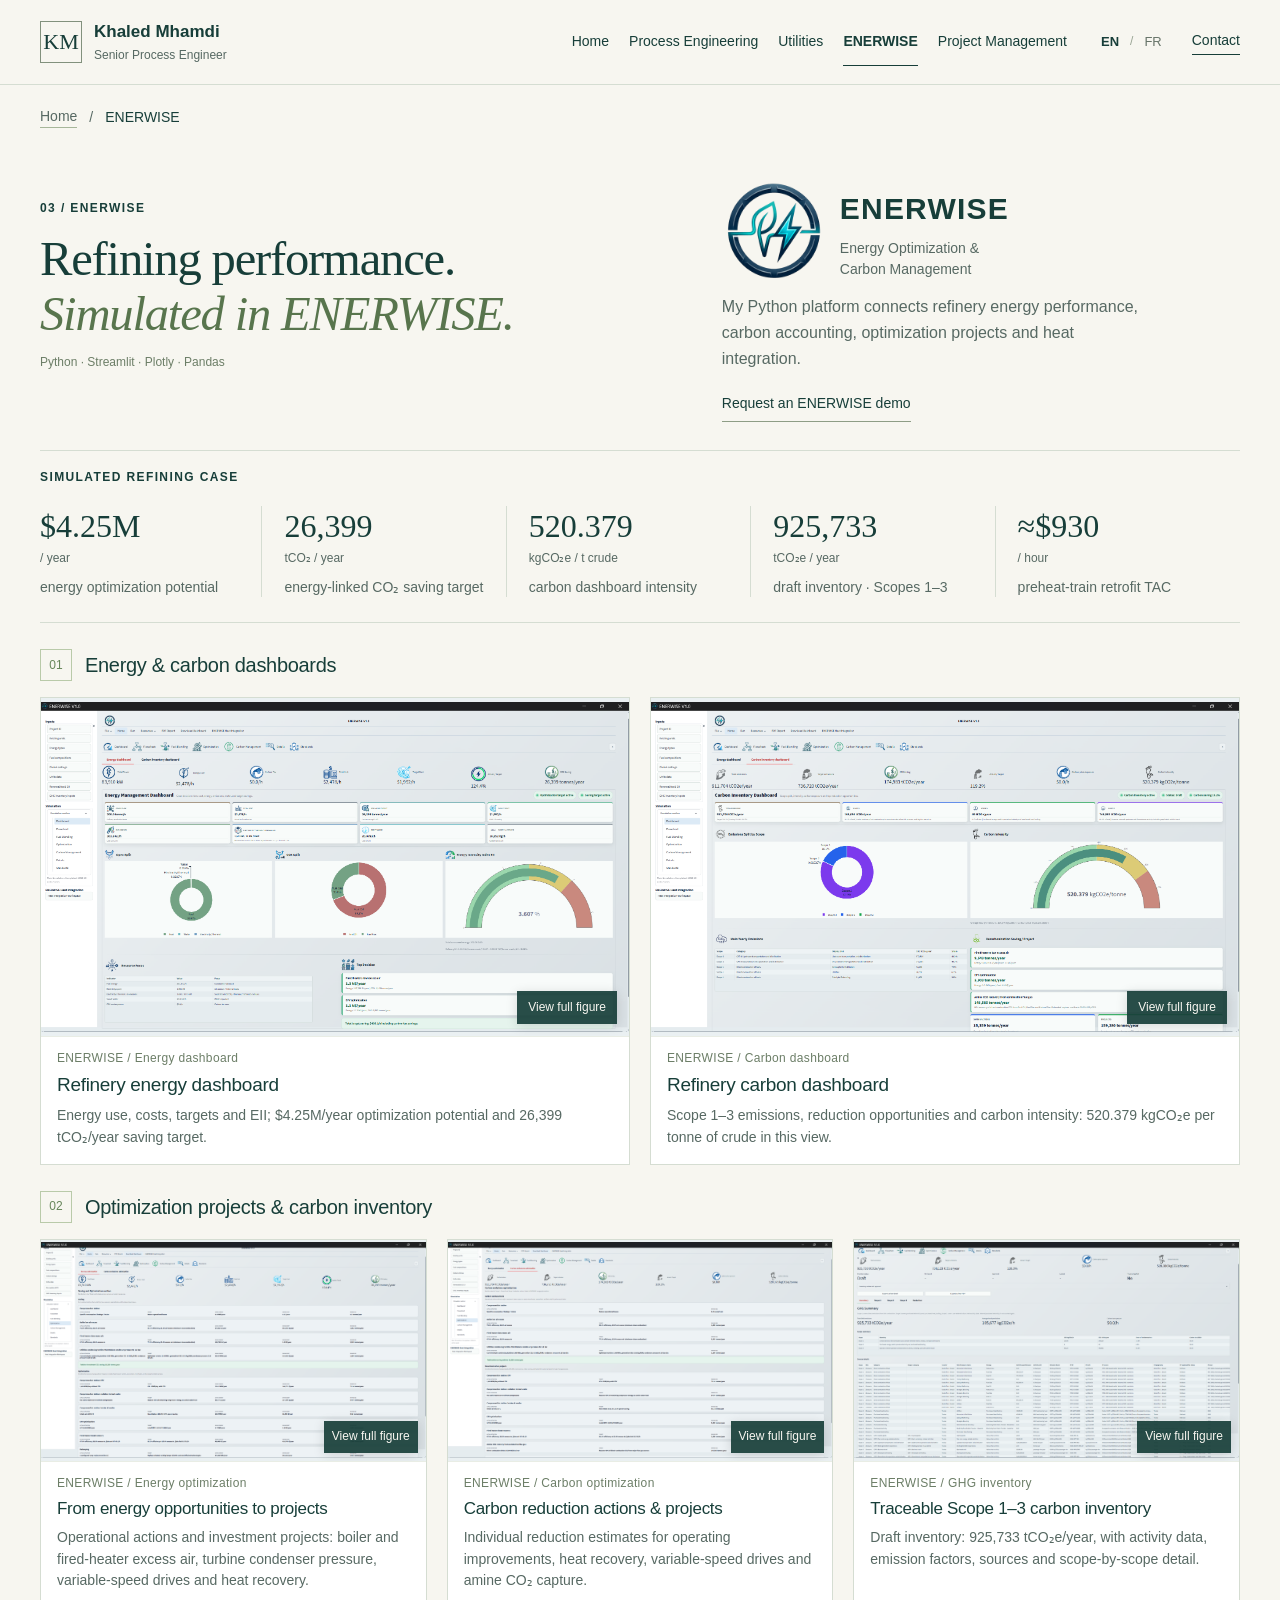
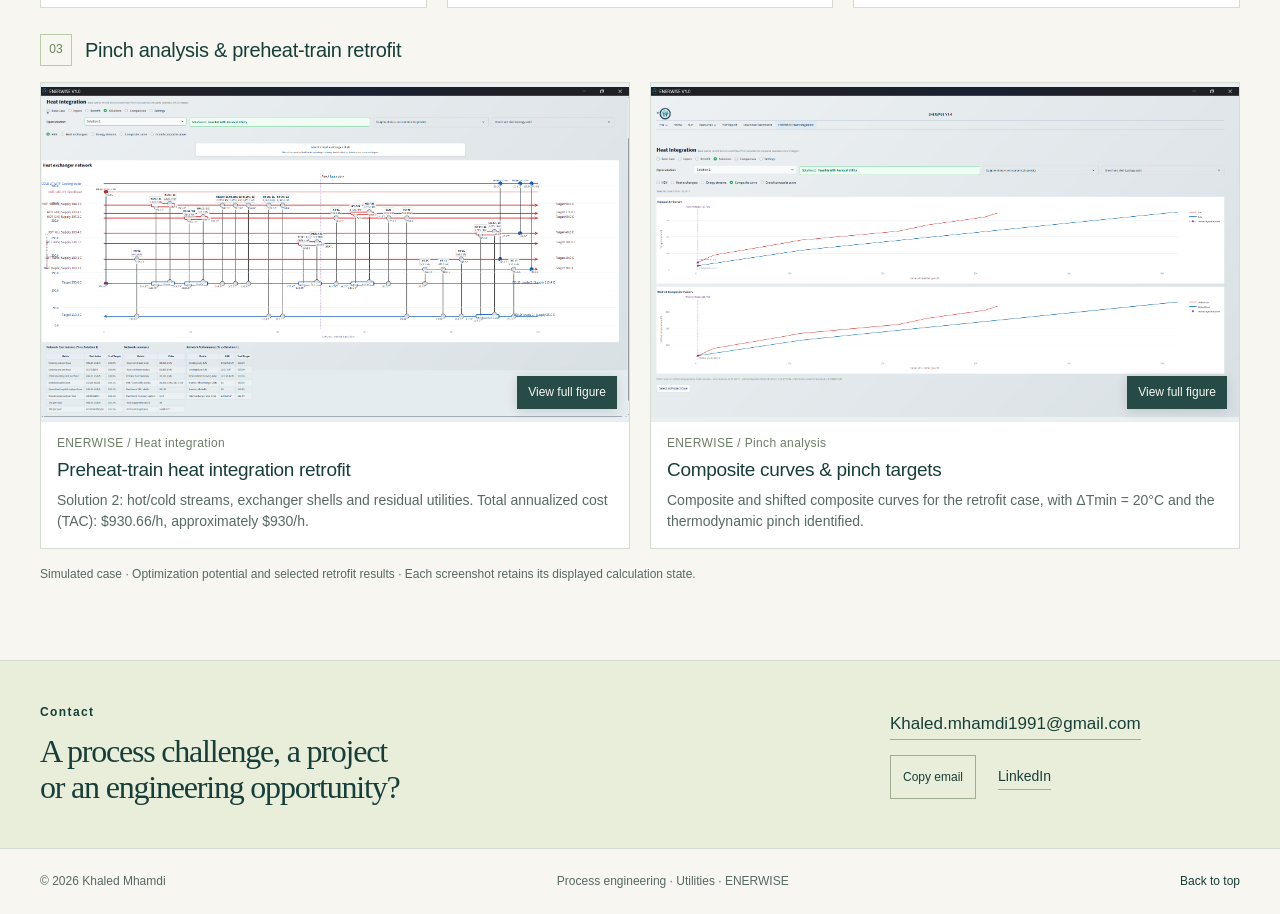
==== enerwise/index.html @ cd86e443 "Add ENERWISE energy and carbon case study" ====
<!doctype html>
<html lang="en"><head><meta charset="utf-8"><meta name="viewport" content="width=device-width, initial-scale=1"><meta name="theme-color" content="#173e39"><title>ENERWISE Refinery Case | Khaled Mhamdi</title><meta name="description" content="ENERWISE refining simulation: $4.25M/year energy optimization potential, carbon dashboards and inventory, reduction projects, pinch analysis and preheat-train retrofit."><meta property="og:type" content="website"><meta property="og:title" content="ENERWISE Refinery Case | Khaled Mhamdi"><meta property="og:description" content="ENERWISE refining simulation: $4.25M/year energy optimization potential, carbon dashboards and inventory, reduction projects, pinch analysis and preheat-train retrofit."><meta property="og:url" content="https://khaledmh1991.github.io/enerwise/"><link rel="canonical" href="https://khaledmh1991.github.io/enerwise/"><link rel="icon" href="/assets/enerwise-icon.ico" type="image/x-icon"><link rel="stylesheet" href="/styles.css"><script src="/content.js" defer></script><script src="/app.js" defer></script><script type="application/ld+json">{"@context":"https://schema.org","@type":"Person","name":"Khaled Mhamdi","jobTitle":"Senior Process Engineer","email":"Khaled.mhamdi1991@gmail.com","sameAs":["https://www.linkedin.com/in/khaled-mhamdi-pmp%C2%AE-cem%C2%AE-aspen-hysys-expert%C2%AE-0255bb90"],"knowsAbout":["Process engineering","Aspen HYSYS","Equipment sizing","HAZOP","Industrial utilities","Heat integration"]}</script></head><body data-page="enerwise" class="page-enerwise"><a class="skip-link" href="#main" data-i18n="skip">Skip to content</a><header><div class="container header-inner"><a class="brand" href="/" data-page-path="/"><span class="brand-mark">KM</span><span>Khaled Mhamdi<small data-i18n="brandSub">Senior Process Engineer</small></span></a><nav class="desktop-nav" aria-label="Main navigation"><a href="/" data-page-path="/" data-i18n="navHome">Home</a><a href="/process-engineering/" data-page-path="/process-engineering/" data-i18n="navProcess">Process Engineering</a><a href="/utilities/" data-page-path="/utilities/" data-i18n="navUtilities">Utilities</a><a href="/enerwise/" data-page-path="/enerwise/" aria-current="page" class="current">ENERWISE</a><a href="/project-management/" data-page-path="/project-management/" data-i18n="navManagement">Project Management</a></nav><div class="header-actions"><div class="language-switch"><button type="button" data-lang="en" aria-pressed="true" class="active">EN</button><span>/</span><button type="button" data-lang="fr" aria-pressed="false">FR</button></div><a class="header-contact" href="#contact" data-i18n="contact">Contact</a><button class="menu-toggle" type="button" aria-expanded="false" aria-controls="mobile-menu" data-i18n="menu">Menu</button></div></div><nav id="mobile-menu" aria-label="Mobile navigation" hidden><a href="/" data-page-path="/" data-i18n="navHome">Home</a><a href="/process-engineering/" data-page-path="/process-engineering/" data-i18n="navProcess">Process Engineering</a><a href="/utilities/" data-page-path="/utilities/" data-i18n="navUtilities">Utilities</a><a href="/enerwise/" data-page-path="/enerwise/" aria-current="page" class="current">ENERWISE</a><a href="/project-management/" data-page-path="/project-management/" data-i18n="navManagement">Project Management</a><a href="/#about" data-page-path="/#about" data-i18n="navAbout">About</a><a href="#contact" data-i18n="contact">Contact</a></nav></header><main id="main"><nav class="container breadcrumbs" aria-label="Breadcrumb"><a href="/" data-page-path="/" data-i18n="breadHome">Home</a><span aria-hidden="true">/</span><span data-i18n="breadEnerwise">ENERWISE</span></nav><section id="enerwise" class="section container enerwise-section discipline-section" data-content-share="20"><div class="enerwise-heading"><div><div class="eyebrow" data-i18n="enerwiseLabel">03 / ENERWISE</div><h1 data-i18n-html="enerwiseTitle">Refining performance.<br><em>Simulated in ENERWISE.</em></h1><p class="tech-stack" data-i18n="toolStack">Python · Streamlit · Plotly · Pandas</p></div><div><div class="enerwise-brand"><img src="/assets/enerwise-icon.png" alt="ENERWISE logo" width="256" height="256"><div><strong>ENERWISE</strong><span>Energy Optimization &amp;<br>Carbon Management</span></div></div><p data-i18n="enerwiseDesc">My Python platform connects refinery energy performance, carbon accounting, optimization projects and heat integration.</p><a class="text-link" href="mailto:Khaled.mhamdi1991@gmail.com?subject=ENERWISE%20demo" data-i18n="enerwiseRequest">Request an ENERWISE demo</a></div></div><div class="refinery-case-label"><div class="eyebrow" data-i18n="enerwiseCase">SIMULATED REFINING CASE</div></div><div class="refinery-kpis"><div><strong><span data-i18n="ewSavingsValue">$4.25M</span></strong><small data-i18n="ewSavingsUnit">/ year</small><span class="metric-label" data-i18n="ewSavingsLabel">energy optimization potential</span></div><div><strong><span data-i18n="ewCarbonValue">26,399</span></strong><small data-i18n="ewCarbonUnit">tCO₂ / year</small><span class="metric-label" data-i18n="ewCarbonLabel">energy-linked CO₂ saving target</span></div><div><strong><span data-i18n="ewIntensityValue">520.379</span></strong><small data-i18n="ewIntensityUnit">kgCO₂e / t crude</small><span class="metric-label" data-i18n="ewIntensityLabel">carbon dashboard intensity</span></div><div><strong><span data-i18n="ewInventoryValue">925,733</span></strong><small data-i18n="ewInventoryUnit">tCO₂e / year</small><span class="metric-label" data-i18n="ewInventoryLabel">draft inventory · Scopes 1–3</span></div><div><strong><span data-i18n="ewTacValue">≈$930</span></strong><small data-i18n="ewTacUnit">/ hour</small><span class="metric-label" data-i18n="ewTacLabel">preheat-train retrofit TAC</span></div></div><div class="refinery-group"><div class="case-heading"><span>01</span><h3 data-i18n="ewDashboardTitle">Energy &amp; carbon dashboards</h3></div><div class="enerwise-grid refinery-dashboard-grid"><figure class="figure-card " data-figure-id="enerwise-energy"><button class="figure-open" type="button" data-open="enerwise-energy" aria-label="View full figure: Refinery energy dashboard"><img src="/assets/enerwise/refinery-energy-dashboard.png" alt="Refinery energy dashboard" width="1917" height="1077" loading="lazy" decoding="async"><span class="view-label" data-i18n="openFigure">View full figure</span></button><figcaption><div class="figure-meta">ENERWISE / Energy dashboard</div><h3 data-figure-title="enerwise-energy">Refinery energy dashboard</h3><p data-figure-caption="enerwise-energy">Energy use, costs, targets and EII; $4.25M/year optimization potential and 26,399 tCO₂/year saving target.</p></figcaption></figure><figure class="figure-card " data-figure-id="enerwise-carbon"><button class="figure-open" type="button" data-open="enerwise-carbon" aria-label="View full figure: Refinery carbon dashboard"><img src="/assets/enerwise/refinery-carbon-dashboard.png" alt="Refinery carbon dashboard" width="1917" height="1077" loading="lazy" decoding="async"><span class="view-label" data-i18n="openFigure">View full figure</span></button><figcaption><div class="figure-meta">ENERWISE / Carbon dashboard</div><h3 data-figure-title="enerwise-carbon">Refinery carbon dashboard</h3><p data-figure-caption="enerwise-carbon">Scope 1–3 emissions, reduction opportunities and carbon intensity: 520.379 kgCO₂e per tonne of crude in this view.</p></figcaption></figure></div></div><div class="refinery-group"><div class="case-heading"><span>02</span><h3 data-i18n="ewProjectsTitle">Optimization projects &amp; carbon inventory</h3></div><div class="enerwise-grid refinery-project-grid"><figure class="figure-card " data-figure-id="enerwise-energy-projects"><button class="figure-open" type="button" data-open="enerwise-energy-projects" aria-label="View full figure: From energy opportunities to projects"><img src="/assets/enerwise/refinery-energy-projects.png" alt="From energy opportunities to projects" width="1917" height="1077" loading="lazy" decoding="async"><span class="view-label" data-i18n="openFigure">View full figure</span></button><figcaption><div class="figure-meta">ENERWISE / Energy optimization</div><h3 data-figure-title="enerwise-energy-projects">From energy opportunities to projects</h3><p data-figure-caption="enerwise-energy-projects">Operational actions and investment projects: boiler and fired-heater excess air, turbine condenser pressure, variable-speed drives and heat recovery.</p></figcaption></figure><figure class="figure-card " data-figure-id="enerwise-carbon-projects"><button class="figure-open" type="button" data-open="enerwise-carbon-projects" aria-label="View full figure: Carbon reduction actions &amp; projects"><img src="/assets/enerwise/refinery-carbon-projects.png" alt="Carbon reduction actions &amp; projects" width="1917" height="1077" loading="lazy" decoding="async"><span class="view-label" data-i18n="openFigure">View full figure</span></button><figcaption><div class="figure-meta">ENERWISE / Carbon optimization</div><h3 data-figure-title="enerwise-carbon-projects">Carbon reduction actions &amp; projects</h3><p data-figure-caption="enerwise-carbon-projects">Individual reduction estimates for operating improvements, heat recovery, variable-speed drives and amine CO₂ capture.</p></figcaption></figure><figure class="figure-card " data-figure-id="enerwise-inventory"><button class="figure-open" type="button" data-open="enerwise-inventory" aria-label="View full figure: Traceable Scope 1–3 carbon inventory"><img src="/assets/enerwise/refinery-carbon-inventory.png" alt="Traceable Scope 1–3 carbon inventory" width="1917" height="1077" loading="lazy" decoding="async"><span class="view-label" data-i18n="openFigure">View full figure</span></button><figcaption><div class="figure-meta">ENERWISE / GHG inventory</div><h3 data-figure-title="enerwise-inventory">Traceable Scope 1–3 carbon inventory</h3><p data-figure-caption="enerwise-inventory">Draft inventory: 925,733 tCO₂e/year, with activity data, emission factors, sources and scope-by-scope detail.</p></figcaption></figure></div></div><div class="refinery-group"><div class="case-heading"><span>03</span><h3 data-i18n="ewHeatTitle">Pinch analysis &amp; preheat-train retrofit</h3></div><div class="enerwise-grid refinery-heat-grid"><figure class="figure-card " data-figure-id="enerwise-heat"><button class="figure-open" type="button" data-open="enerwise-heat" aria-label="View full figure: Preheat-train heat integration retrofit"><img src="/assets/enerwise/refinery-preheat-retrofit.png" alt="Preheat-train heat integration retrofit" width="1917" height="1077" loading="lazy" decoding="async"><span class="view-label" data-i18n="openFigure">View full figure</span></button><figcaption><div class="figure-meta">ENERWISE / Heat integration</div><h3 data-figure-title="enerwise-heat">Preheat-train heat integration retrofit</h3><p data-figure-caption="enerwise-heat">Solution 2: hot/cold streams, exchanger shells and residual utilities. Total annualized cost (TAC): $930.66/h, approximately $930/h.</p></figcaption></figure><figure class="figure-card " data-figure-id="enerwise-composite"><button class="figure-open" type="button" data-open="enerwise-composite" aria-label="View full figure: Composite curves &amp; pinch targets"><img src="/assets/enerwise/refinery-pinch-composite-curves.png" alt="Composite curves &amp; pinch targets" width="1917" height="1077" loading="lazy" decoding="async"><span class="view-label" data-i18n="openFigure">View full figure</span></button><figcaption><div class="figure-meta">ENERWISE / Pinch analysis</div><h3 data-figure-title="enerwise-composite">Composite curves &amp; pinch targets</h3><p data-figure-caption="enerwise-composite">Composite and shifted composite curves for the retrofit case, with ΔTmin = 20°C and the thermodynamic pinch identified.</p></figcaption></figure></div></div><p class="software-caption" data-i18n="enerwiseCaption">Simulated case · Optimization potential and selected retrofit results · Each screenshot retains its displayed calculation state.</p></section><section class="contact-section" id="contact"><div class="container"><div><div class="eyebrow" data-i18n="contact">Contact</div><h2 data-i18n-html="contactTitle">A process challenge, a project<br>or an engineering opportunity?</h2></div><div class="contact-links"><a href="mailto:Khaled.mhamdi1991@gmail.com">Khaled.mhamdi1991@gmail.com</a><button class="copy-email" type="button" data-i18n="emailCopy">Copy email</button><a href="https://www.linkedin.com/in/khaled-mhamdi-pmp%C2%AE-cem%C2%AE-aspen-hysys-expert%C2%AE-0255bb90" target="_blank" rel="noopener noreferrer">LinkedIn</a></div></div></section></main><footer class="container"><span>© <span id="year">2026</span> Khaled Mhamdi</span><span data-i18n="footer">Process engineering · Utilities · ENERWISE</span><a href="#main" data-i18n="top">Back to top</a></footer><dialog id="figure-dialog" aria-labelledby="viewer-title"><div class="viewer-header"><div><span id="viewer-tool"></span><h2 id="viewer-title"></h2></div><button type="button" id="viewer-close" data-i18n="close">Close</button></div><div class="viewer-stage"><img id="viewer-image" alt=""></div><div class="viewer-caption" id="viewer-caption"></div><div class="viewer-controls"><button type="button" id="viewer-prev" data-i18n="previous">Previous</button><span id="viewer-count"></span><button type="button" id="viewer-next" data-i18n="next">Next</button><button type="button" id="viewer-zoom" data-i18n="zoom">Zoom in</button></div></dialog><div id="toast" role="status" aria-live="polite"></div><noscript><p class="container">Enable JavaScript to switch languages and enlarge figures. The page navigation and all project images remain available.</p></noscript></body></html>
---- styles.css ----
:root{--paper:#f7f6f0;--ink:#173e39;--muted:#576963;--green:#173e39;--lime:#d5e99c;--line:#d5ddd2;--serif:Georgia,'Times New Roman',serif;--sans:Arial,Helvetica,sans-serif}
*{box-sizing:border-box}html{scroll-behavior:smooth;scroll-padding-top:100px}body{margin:0;background:var(--paper);color:var(--ink);font:16px/1.6 var(--sans)}a{color:inherit;text-decoration:none}button{font:inherit;color:inherit;cursor:pointer;border-radius:0}button,img{display:block}img{max-width:100%;height:auto}h1,h2,h3,h4,p,figure{margin:0}h1,h2{font-family:var(--serif);font-weight:400;line-height:1.12;letter-spacing:-1.2px}h1{font-size:clamp(36px,4.4vw,60px)}h2{font-size:clamp(32px,3.2vw,44px)}h3{font-size:22px;line-height:1.3;font-weight:500;letter-spacing:-.3px}h4{font-size:19px;line-height:1.4}em{font-weight:400;color:#58754d}p{color:var(--muted)}small{font-size:14px}button:focus-visible,a:focus-visible,summary:focus-visible{outline:3px solid #6c9d71;outline-offset:5px}a,button{touch-action:manipulation;-webkit-tap-highlight-color:transparent}[hidden]{display:none!important}.container{width:min(1240px,calc(100% - 80px));margin-inline:auto}.section{padding-block:76px}.eyebrow{font-size:12px;font-weight:600;letter-spacing:1.4px;line-height:1.5}.skip-link{position:fixed;top:12px;left:15px;padding:12px 18px;background:var(--ink);color:#fff;z-index:99;transform:translateY(-180%)}.skip-link:focus{transform:translateY(0)}
header{border-bottom:1px solid var(--line);position:sticky;top:0;z-index:20;background:#f7f6f0f5;backdrop-filter:blur(12px)}.header-inner{min-height:84px;display:flex;align-items:center;gap:28px}.brand{display:flex;align-items:center;gap:12px;line-height:1.3;font-weight:600;font-size:17px;flex-shrink:0}.brand-mark{width:42px;height:42px;border:1px solid #82917d;display:grid;place-items:center;font:22px var(--serif)}.brand small{display:block;font-size:12px;color:var(--muted);font-weight:400;margin-top:5px}.desktop-nav{display:flex;align-items:center;gap:25px;margin-left:auto;font-size:14px}.desktop-nav a{padding-block:12px;border-bottom:1px solid transparent}.desktop-nav a:hover{border-color:var(--ink)}.header-actions{display:flex;align-items:center;gap:24px;font-size:14px}.language-switch{display:flex;align-items:center;gap:5px;white-space:nowrap}.language-switch button{background:none;border:0;min-height:44px;min-width:28px;color:#68756a;font-size:13px}.language-switch button.active{color:var(--ink);font-weight:700}.language-switch>span{color:#99a494;font-size:12px}.header-contact{border-bottom:1px solid var(--ink);padding-bottom:3px}.menu-toggle{display:none;background:none;border:1px solid var(--line);padding:10px 14px;min-height:44px}#mobile-menu{padding:12px 24px 22px;border-top:1px solid var(--line);background:var(--paper)}#mobile-menu a{display:block;padding:10px 12px;font-size:16px}
.hero{padding-top:48px;padding-bottom:36px}.hero-top{display:grid;grid-template-columns:1.4fr 1fr;gap:65px;align-items:start;margin-bottom:36px}.hero h1{margin-top:18px;max-width:780px}.hero h1 em{display:inline-block;margin-top:5px}.hero-person{display:flex;align-items:center;gap:14px;margin-bottom:18px}.hero-person img{border-radius:50%;object-fit:cover;object-position:50% 26%;width:64px;height:64px;border:1px solid #d3dcca;background:#e6eddb;padding:2px}.hero-person strong{font-size:17px}.hero-person span{display:block;font-size:12px;color:var(--muted);margin-top:3px}.hero-side>p{line-height:1.6;max-width:440px}.hero-buttons{display:flex;align-items:center;gap:23px;flex-wrap:wrap;margin-top:22px}.button{display:inline-flex;align-items:center;min-height:48px;padding:11px 22px;font-size:14px}.button.primary{background:var(--ink);color:var(--paper);border:1px solid var(--ink)}.button.primary:hover{background:#28554b}.text-link{display:inline-block;font-size:14px;line-height:1.6;border-bottom:1px solid #8e9d86;padding-block:6px}.text-link:hover{border-color:var(--ink)}.hero-figure{background:var(--ink);padding:12px;box-shadow:9px 9px 0 #e3e7d8}.hero-figure .figure-open{height:auto;aspect-ratio:1.98;background:#fff}.hero-figure img{width:100%;height:100%;object-fit:contain}.hero-caption{display:flex;justify-content:space-between;gap:20px;color:#e2ead5;padding:11px 4px 2px;font-size:12px}.hero-caption>span:last-child{color:#aebeae}.hero-metrics{display:grid;grid-template-columns:repeat(4,1fr);gap:25px;padding:32px 0 13px}.hero-metrics>div{display:flex;gap:14px;align-items:center;padding-right:15px;border-right:1px solid var(--line)}.hero-metrics>div:last-child{border:0}.hero-metrics strong{font:34px/1 var(--serif);white-space:nowrap}.hero-metrics span{font-size:12px;color:var(--muted);line-height:1.5;max-width:125px}
.section-heading{display:flex;align-items:flex-end;justify-content:space-between;gap:60px;margin-bottom:32px}.section-heading h2{margin-top:15px}.section-heading>p{max-width:395px;font-size:16px;line-height:1.65}.project-heading{display:flex;align-items:center;justify-content:space-between;gap:28px;margin-bottom:20px}.project-heading h3{max-width:600px}.tools-label{font-size:12px;color:var(--muted);text-align:right;max-width:320px}.capture-grid{display:grid;grid-template-columns:1.8fr 1fr;gap:20px}.capture-support{display:grid;gap:18px}.figure-card{background:#fff;border:1px solid var(--line);min-width:0;overflow:hidden}.figure-open{padding:0;border:0;width:100%;position:relative;background:#fff;overflow:hidden;cursor:zoom-in}.figure-open img{width:100%;height:100%;object-fit:contain;display:block}.view-label{position:absolute;bottom:12px;right:12px;font-size:12px;color:var(--paper);background:#173e39eb;padding:7px 11px;box-shadow:0 2px 12px #0002}.figure-open:hover .view-label{background:#335e4b}.figure-card figcaption{padding:14px 20px 17px;border-top:1px solid #e9ede5}.figure-meta{font-size:12px;font-weight:500;letter-spacing:.35px;color:#6c7e67;margin-bottom:5px}.figure-card h3{font-size:20px;line-height:1.3}.figure-card figcaption p{font-size:14px;line-height:1.55;margin-top:7px;max-width:650px}.capture-main{display:flex;flex-direction:column}.capture-main .figure-open{flex:1;min-height:380px;display:grid;place-items:center}.capture-main img{height:auto;max-height:100%;object-fit:contain}.capture-main figcaption{min-height:107px}.capture-support .figure-open{aspect-ratio:1.92}.capture-support figcaption{padding:10px 15px 12px}.capture-support h3{font-size:17px}.capture-support .figure-meta{margin-bottom:3px}.capture-support .view-label{padding:5px 8px;bottom:8px;right:8px}.project-caption{font-size:14px;margin-top:14px}.visual-grid{display:grid;grid-template-columns:repeat(2,minmax(0,1fr));gap:24px;margin-top:32px}.visual-grid .figure-open{aspect-ratio:1.8}.visual-grid .portrait-figure .figure-open{aspect-ratio:1.25;max-height:475px;padding:12px}.project-deliveries{margin-top:40px;padding-top:29px;border-top:1px solid var(--line)}.project-deliveries>h3{margin-bottom:22px}.delivery-grid{display:grid;grid-template-columns:repeat(3,minmax(0,1fr));gap:25px}.delivery-grid article{border-left:2px solid #aac69a;padding:0 15px 0 19px}.delivery-grid p{font-size:14px;line-height:1.65;margin-block:8px 12px}.delivery-grid strong{font-size:12px;line-height:1.6;display:block;font-weight:600;color:#496743}.sizing-section{display:grid;grid-template-columns:.8fr 1.2fr;gap:45px;margin-top:35px;padding-top:27px;border-top:1px solid var(--line)}.sizing-section>div>p{font-size:14px;margin-top:8px}.sizing-details details{border-bottom:1px solid var(--line)}.sizing-details summary{font-size:14px;padding:12px 5px;cursor:pointer;line-height:1.5}.sizing-details p{font-size:14px;line-height:1.7;margin:0 20px 18px}
.utilities-section{padding-block:72px;background:var(--green);color:var(--paper)}.utilities-section p{color:#c6d3c7}.utilities-section em{color:var(--lime)}.utilities-section .eyebrow{color:#bcd0a0}.utilities-section .section-heading{margin-bottom:28px}.utility-study-header{display:flex;align-items:center;justify-content:space-between;gap:28px;margin-bottom:24px}.utility-study-header h3{max-width:440px}.utility-specs{display:flex;gap:35px}.utility-specs>div{max-width:160px}.utility-specs strong{display:block;font:34px/1.2 var(--serif);white-space:nowrap}.utility-specs strong small{font:14px var(--sans)}.utility-specs span{font-size:12px;line-height:1.5;display:block;margin-top:6px;color:#c6d3c7}.utilities-section .figure-card{border-color:#aec0b3;color:var(--ink)}.utilities-section .figure-card p{color:var(--muted)}.utility-main .figure-open{aspect-ratio:2.4;padding:12px}.utility-results{display:grid;grid-template-columns:repeat(4,1fr);gap:28px;margin-top:24px}.utility-results>div{padding:5px 20px 5px 0;border-right:1px solid #57716b}.utility-results>div:last-child{border:0}.utility-results strong{display:block;font:40px/1.1 var(--serif);color:var(--lime)}.utility-results strong small{font:14px var(--sans)}.utility-results span{font-size:12px;display:block;margin-top:7px;color:#d0dccb}.study-note{font-size:12px;line-height:1.6;margin-top:16px;max-width:950px}.utility-secondary{display:grid;grid-template-columns:1.2fr 1fr;gap:30px;align-items:stretch;margin-top:28px}.utility-secondary .figure-open{aspect-ratio:2.1;padding:10px;min-height:260px}.operation-card{padding:18px 0 15px}.operation-card h3{font:28px/1.2 var(--serif);margin-top:14px}.boiler-specs{display:flex;gap:24px;margin-block:22px 19px}.boiler-specs>div{min-width:0;flex:1}.boiler-specs strong{font:28px/1.1 var(--serif);display:block;white-space:nowrap}.boiler-specs strong small{font:12px var(--sans)}.boiler-specs span{font-size:12px;line-height:1.4;display:block;margin-top:7px;color:#bcd0bc}.operation-card p{font-size:14px;line-height:1.7}.operation-tags{display:flex;flex-wrap:wrap;gap:8px 15px;font-size:12px;color:#c3d5a8;margin-top:18px}.energy-result{display:grid;grid-template-columns:1.3fr 1fr 1fr;gap:36px;margin-top:32px;padding-top:25px;border-top:1px solid #58726a;align-items:center}.energy-result h3{font-size:20px}.energy-result p{font-size:14px;margin-top:7px;line-height:1.6}.energy-result strong{display:block;font:34px/1.25 var(--serif);color:var(--lime);white-space:nowrap}.energy-result strong small{font:12px var(--sans)}.energy-result span{display:block;font-size:12px;color:#c6d3c7;margin-top:6px}
.enerwise-section{padding-block:76px}.enerwise-heading{display:grid;grid-template-columns:1.2fr 1fr;gap:60px;align-items:center;margin-bottom:28px}.enerwise-brand{display:flex;align-items:center;gap:10px;margin-top:17px}.enerwise-brand strong{font-size:24px;letter-spacing:1px;font-weight:600}.enerwise-brand img{width:250px;height:auto;object-fit:contain}.enerwise-heading h2{margin-top:14px}.enerwise-heading p{max-width:420px;margin-block:12px 15px}.tech-stack{font-size:12px;color:#6c7e67}.enerwise-primary .figure-open{aspect-ratio:2.3;background:#f9fafb;padding:14px}.enerwise-grid{display:grid;grid-template-columns:repeat(2,minmax(0,1fr));gap:24px;margin-top:24px}.enerwise-grid .figure-open{aspect-ratio:1.65;padding:10px;background:#f9fafb}.software-caption{font-size:12px;margin-top:16px;text-align:right}.management-section{padding-block:42px;background:#e8eddf;border-block:1px solid #d5dfcd}.management-layout{display:grid;grid-template-columns:1fr 1fr;gap:55px;align-items:center}.management-layout h2{font-size:32px;margin-top:16px}.management-layout p{font-size:14px;margin-top:16px;line-height:1.7;max-width:490px}.planning-figure .figure-open{aspect-ratio:2.35}.planning-figure figcaption{padding:9px 15px 12px}.planning-figure h3{font-size:17px}.about-section{padding-block:54px;display:grid;grid-template-columns:200px 1fr;gap:42px;align-items:center}.about-photo{width:200px;aspect-ratio:1085/992;object-fit:contain;background:#e8eddf;border:1px solid var(--line)}.about-section h2{font-size:30px;line-height:1.2;margin-top:12px}.about-section p{font-size:14px;line-height:1.7;margin-top:13px;max-width:870px}.about-footer{display:flex;gap:25px;flex-wrap:wrap;align-items:center;margin-top:15px;font-size:12px;color:var(--muted)}.about-footer .text-link{font-size:12px}.contact-section{padding-block:42px;background:#e9eeda;border-block:1px solid var(--line)}.contact-section .container{display:flex;justify-content:space-between;align-items:center;gap:45px}.contact-section h2{font-size:32px;margin-top:13px}.contact-links{display:flex;flex-wrap:wrap;align-items:center;gap:15px 22px;max-width:350px;font-size:14px}.contact-links>a:first-child{font-size:17px;overflow-wrap:anywhere}.contact-links>a{border-bottom:1px solid #9fad90;padding-bottom:2px}.copy-email{border:1px solid #9fad90;background:transparent;padding:8px 12px;min-height:44px;font-size:12px}footer.container{display:flex;justify-content:space-between;gap:25px;font-size:12px;color:var(--muted);padding-block:23px}footer>a{color:var(--ink)}
#figure-dialog{width:min(1600px,94vw);max-width:94vw;max-height:94dvh;overflow:auto;padding:22px 24px;border:1px solid #bdc9b6;background:var(--paper);color:var(--ink)}#figure-dialog::backdrop{background:#0c2727df;backdrop-filter:blur(3px)}body.viewer-open{overflow:hidden}.viewer-header{display:flex;gap:25px;align-items:center;justify-content:space-between;margin-bottom:18px}#viewer-tool{font-size:12px;color:var(--muted);display:block;margin-bottom:5px}.viewer-header h2{font-size:26px;font-family:var(--sans);font-weight:500;letter-spacing:-.5px;line-height:1.3}.viewer-header button,.viewer-controls button{background:transparent;border:1px solid #9eae93;padding:9px 16px;min-height:44px;font-size:14px;flex-shrink:0}.viewer-header button:hover,.viewer-controls button:hover{background:#e3e9d7}.viewer-stage{background:#fff;border:1px solid var(--line);overflow:auto;max-height:66dvh;min-height:180px;display:flex;justify-content:center;align-items:center}.viewer-stage img{width:100%;height:auto;max-height:65dvh;object-fit:contain;cursor:zoom-in}.viewer-stage.zoomed{display:block}.viewer-stage.zoomed img{width:auto;height:auto;max-width:none;max-height:none;margin-inline:auto;cursor:zoom-out}.viewer-caption{font-size:14px;line-height:1.55;color:var(--muted);margin-top:14px}.viewer-controls{display:flex;gap:12px;align-items:center;flex-wrap:wrap;margin-top:16px}.viewer-controls span{font-size:12px;margin-inline:2px;color:var(--muted)}#viewer-zoom{margin-left:auto;background:var(--ink);color:var(--paper);border-color:var(--ink)}#viewer-zoom:hover{background:#28554b}#toast{position:fixed;bottom:25px;left:50%;max-width:calc(100% - 32px);transform:translate(-50%,15px);padding:12px 20px;z-index:60;font-size:14px;background:var(--green);color:var(--paper);opacity:0;pointer-events:none;transition:opacity .2s,transform .2s;box-shadow:0 3px 15px #0002}#toast.visible{opacity:1;transform:translate(-50%,0)}noscript p{padding-block:25px;font-size:14px}
@media(max-width:1100px){.container{width:calc(100% - 56px)}.desktop-nav{gap:17px}.header-inner{gap:20px}.header-actions{gap:16px}.header-contact{display:none}.hero-top{gap:40px;grid-template-columns:1.35fr 1fr}.hero-metrics{gap:18px}.hero-metrics>div{display:block}.hero-metrics strong{font-size:32px}.hero-metrics span{display:block;margin-top:8px;max-width:190px}.project-heading{align-items:flex-start}.capture-grid{grid-template-columns:1.6fr 1fr}.capture-main .figure-open{min-height:315px}.capture-support h3{font-size:16px}.utility-specs{gap:20px}.utility-study-header h3{max-width:330px}.utility-specs strong{font-size:30px}.energy-result{gap:25px;grid-template-columns:1.2fr 1fr 1fr}.energy-result strong{font-size:30px}.boiler-specs{gap:13px}.boiler-specs strong{font-size:24px}.management-layout{gap:30px}.enerwise-heading{gap:35px}}
@media(max-width:820px){.desktop-nav{display:none}.header-actions{margin-left:auto}.menu-toggle{display:block}.header-inner{min-height:76px}.hero-top{grid-template-columns:1fr;gap:26px}.hero h1{font-size:48px;max-width:760px}.hero-side{display:grid;grid-template-columns:1fr 1.7fr;gap:18px 35px;align-items:start}.hero-person{grid-row:span 2;margin:0}.hero-side p{max-width:none}.hero-buttons{margin-top:0}.hero-figure .figure-open{aspect-ratio:1.9}.section-heading{gap:30px}.section-heading>p{max-width:310px;font-size:14px}.capture-grid{grid-template-columns:1fr}.capture-main .figure-open{min-height:0;aspect-ratio:1.9;display:block}.capture-main img{height:100%}.capture-main figcaption{min-height:0}.capture-support{grid-template-columns:repeat(2,minmax(0,1fr))}.capture-support .figure-open{aspect-ratio:1.85}.delivery-grid{gap:18px}.delivery-grid article{padding-left:14px;padding-right:0}.delivery-grid h4{font-size:17px}.sizing-section{grid-template-columns:1fr;gap:18px}.utility-study-header{display:block}.utility-study-header h3{max-width:none}.utility-specs{margin-top:20px;justify-content:space-between;gap:20px}.utility-specs>div{max-width:none;flex:1}.utility-secondary{grid-template-columns:1fr 1fr;gap:24px}.utility-secondary .figure-open{min-height:210px}.boiler-specs{flex-wrap:wrap;gap:18px}.boiler-specs>div{flex:0 0 auto}.operation-card h3{font-size:25px}.energy-result{grid-template-columns:repeat(2,1fr);gap:23px}.energy-result>div:first-child{grid-column:1/-1}.enerwise-heading{grid-template-columns:1.2fr 1fr;gap:28px}.enerwise-primary .figure-open{aspect-ratio:2.1}.management-layout h2{font-size:28px}.management-layout{gap:25px}.about-section{grid-template-columns:160px 1fr;gap:28px}.about-photo{width:160px}.contact-section .container{align-items:flex-start;gap:30px}.contact-section h2{font-size:28px}.contact-links{max-width:300px}.contact-links>a:first-child{font-size:16px}}
@media(max-width:600px){html{scroll-padding-top:90px}.container{width:calc(100% - 36px)}.header-inner{min-height:72px;gap:12px}.brand{font-size:15px;gap:9px}.brand-mark{width:35px;height:38px;font-size:20px}.brand small{font-size:12px;margin-top:4px}.header-actions{gap:10px}.language-switch{gap:2px}.language-switch button{font-size:12px;min-width:26px}.menu-toggle{font-size:12px;padding:8px 10px}.hero{padding-top:33px;padding-bottom:28px}.hero-top{margin-bottom:27px;gap:25px}.hero h1{font-size:40px;letter-spacing:-1.3px;line-height:1.13;margin-top:16px}.eyebrow{font-size:12px;letter-spacing:.8px}.hero-side{display:block}.hero-person{margin-bottom:17px}.hero-person img{width:52px;height:52px}.hero-side>p{font-size:16px;line-height:1.65}.hero-buttons{margin-top:20px;gap:20px}.button{font-size:14px;padding-inline:16px}.hero-figure{padding:6px;box-shadow:5px 5px 0 #e3e7d8}.hero-figure .figure-open{aspect-ratio:1.85}.view-label{bottom:8px;right:8px;font-size:12px;padding:6px 9px}.hero-caption{flex-wrap:wrap;gap:5px;padding:10px 5px 5px;font-size:12px;line-height:1.4}.hero-caption>span:last-child{display:none}.hero-metrics{grid-template-columns:repeat(2,1fr);gap:23px;padding-top:29px}.hero-metrics>div{padding-right:12px}.hero-metrics>div:nth-child(2){border:0}.hero-metrics strong{font-size:33px}.hero-metrics span{font-size:12px;max-width:150px}.section{padding-block:47px}.section-heading{display:block;margin-bottom:25px}.section-heading h2{margin-top:13px;font-size:34px}.section-heading>p{max-width:none;margin-top:15px;font-size:16px}.project-heading{display:block;margin-bottom:17px}.project-heading h3{font-size:21px}.tools-label{display:block;text-align:left;max-width:none;margin-top:8px;font-size:12px}.capture-grid{gap:15px}.capture-support{gap:12px}.capture-support .figure-open{aspect-ratio:1.5}.capture-support figcaption{padding:9px 10px 12px}.capture-support h3{font-size:14px;line-height:1.4}.capture-support .figure-meta{font-size:12px}.capture-support .view-label{font-size:12px;padding:4px 6px;bottom:5px;right:5px}.figure-card figcaption{padding:12px 15px 15px}.figure-card h3{font-size:19px}.figure-card figcaption p{font-size:14px}.project-caption{font-size:14px;margin-top:13px}.visual-grid{grid-template-columns:1fr;gap:20px;margin-top:24px}.visual-grid .figure-open{aspect-ratio:1.6}.visual-grid .portrait-figure .figure-open{aspect-ratio:1.1;max-height:430px;padding:10px}.project-deliveries{margin-top:29px;padding-top:24px}.project-deliveries>h3{font-size:21px}.delivery-grid{grid-template-columns:1fr;gap:24px}.delivery-grid h4{font-size:19px}.delivery-grid p{font-size:14px}.delivery-grid strong{font-size:12px}.sizing-section{margin-top:27px;padding-top:24px}.sizing-section h3{font-size:21px}.sizing-details summary{font-size:14px;padding-block:14px}.utilities-section{padding-block:48px}.utility-study-header h3{font-size:21px}.utility-specs{gap:15px;flex-wrap:wrap}.utility-specs>div{min-width:80px}.utility-specs strong{font-size:27px}.utility-specs strong small{font-size:12px}.utility-specs span{font-size:12px}.utility-main .figure-open{aspect-ratio:1.9;padding:6px}.utility-results{grid-template-columns:repeat(2,1fr);gap:22px;margin-top:25px}.utility-results>div:nth-child(2){border:0}.utility-results strong{font-size:37px}.utility-results span{font-size:12px}.study-note{font-size:12px;margin-top:15px}.utility-secondary{grid-template-columns:1fr;gap:20px;margin-top:25px}.utility-secondary .figure-open{min-height:0;aspect-ratio:2;padding:6px}.operation-card{padding:8px 0 0}.operation-card h3{font-size:27px}.boiler-specs{justify-content:space-between;gap:15px}.boiler-specs strong{font-size:27px}.boiler-specs>div{max-width:110px}.operation-card p{font-size:16px}.energy-result{margin-top:28px;gap:22px 15px}.energy-result strong{font-size:30px}.energy-result h3{font-size:21px}.energy-result span{font-size:12px}.energy-result p{font-size:14px}.enerwise-section{padding-block:50px}.enerwise-heading{display:block;margin-bottom:25px}.enerwise-heading h2{font-size:33px}.enerwise-heading>div:last-child{margin-top:20px}.enerwise-heading p{max-width:none;font-size:16px;margin-bottom:17px}.enerwise-brand{margin-top:14px}.enerwise-brand img{width:225px;height:auto}.enerwise-brand strong{font-size:22px}.enerwise-primary .figure-open{aspect-ratio:1.7;padding:6px}.enerwise-grid{grid-template-columns:1fr;gap:20px;margin-top:20px}.enerwise-grid .figure-open{aspect-ratio:1.65;padding:6px}.software-caption{text-align:left;font-size:12px}.management-section{padding-block:35px}.management-layout{grid-template-columns:1fr;gap:24px}.management-layout h2{font-size:31px}.management-layout p{font-size:16px;margin-top:14px;max-width:none}.planning-figure .figure-open{aspect-ratio:1.95}.planning-figure h3{font-size:17px}.about-section{grid-template-columns:1fr;padding-block:40px;gap:25px}.about-photo{width:180px}.about-section h2{font-size:30px}.about-section p{font-size:16px}.about-footer{gap:12px;font-size:12px;margin-top:19px}.contact-section{padding-block:36px}.contact-section .container{display:block}.contact-section h2{font-size:31px}.contact-links{max-width:none;margin-top:26px;gap:16px 22px}.contact-links>a:first-child{width:100%;font-size:17px}footer.container{flex-wrap:wrap;gap:12px 22px;font-size:12px;padding-block:22px}footer>span:nth-child(2){order:3;width:100%}footer>a{margin-left:auto}#figure-dialog{width:96vw;max-width:96vw;padding:15px 12px;max-height:94dvh}.viewer-header{gap:16px;margin-bottom:15px}.viewer-header h2{font-size:20px}.viewer-header button{padding:8px 12px;font-size:14px}.viewer-stage{max-height:60dvh;min-height:180px}.viewer-stage img{max-height:59dvh}.viewer-caption{font-size:14px}.viewer-controls{gap:8px;justify-content:space-between}.viewer-controls button{padding:9px 12px;font-size:14px}.viewer-controls span{font-size:12px}#viewer-zoom{margin-left:0}#toast{font-size:14px;width:max-content}}
@media(max-width:380px){.container{width:calc(100% - 28px)}.brand small{max-width:123px;font-size:12px}.brand{font-size:14px}.brand-mark{width:31px;font-size:18px}.header-actions{gap:6px}.hero h1{font-size:35px}.menu-toggle{padding-inline:8px}.hero-buttons{gap:15px}.capture-support{grid-template-columns:1fr}.capture-support .figure-open{aspect-ratio:1.8}.capture-support h3{font-size:17px}.utility-specs strong{font-size:25px}.energy-result strong{font-size:27px}.boiler-specs strong{font-size:24px}.viewer-controls{gap:6px}.viewer-controls button{padding-inline:10px}}
@media(prefers-reduced-motion:reduce){html{scroll-behavior:auto}*,*::before,*::after{transition:none!important}}
@media print{header{position:static}.header-actions,.desktop-nav,.hero-buttons,.view-label,.copy-email,#figure-dialog,#toast{display:none!important}.container{width:95%}.hero{padding-top:25px}.section,.utilities-section,.enerwise-section{padding-block:30px}.figure-card,.capture-project,.operation-card{break-inside:avoid}.utilities-section{print-color-adjust:exact}.figure-open{cursor:default}.hero-figure{box-shadow:none}.sizing-details details>p{display:block}.contact-section{padding-block:25px}footer.container{padding-block:15px}}
.refinery-case-label{padding-top:17px;border-top:1px solid var(--line);margin-top:24px}.refinery-kpis{display:grid;grid-template-columns:repeat(5,minmax(0,1fr));gap:22px;padding:20px 0 25px;margin-bottom:10px;border-bottom:1px solid var(--line)}.refinery-kpis>div{min-width:0;border-right:1px solid var(--line);padding-right:16px}.refinery-kpis>div:last-child{border:0;padding-right:0}.refinery-kpis strong{display:block;font:32px/1.25 var(--serif);white-space:nowrap}.refinery-kpis small{display:block;font-size:12px;color:var(--muted);margin-top:3px}.refinery-kpis .metric-label{display:block;font-size:14px;line-height:1.4;color:var(--muted);margin-top:10px}.refinery-group{margin-top:26px}.case-heading{display:flex;gap:13px;align-items:center}.case-heading>span{font-size:12px;color:#67865a;border:1px solid #b9caa9;min-width:32px;height:32px;display:grid;place-items:center}.case-heading h3{font-size:20px}.refinery-group .enerwise-grid{margin-top:16px;gap:20px}.refinery-group .figure-open{aspect-ratio:1.74;padding:0;background:#eaf0f2}.refinery-group figcaption{padding:12px 16px 15px}.refinery-group .figure-card h3{font-size:19px}.refinery-project-grid{grid-template-columns:repeat(3,minmax(0,1fr))}.refinery-project-grid .figure-card h3{font-size:17px}.refinery-project-grid .figure-card figcaption p{font-size:14px;line-height:1.55}.refinery-project-grid .view-label{font-size:12px;padding:6px 8px;right:8px;bottom:8px}.enerwise-section .software-caption{font-size:12px;text-align:left;max-width:1000px}.utility-main .figure-open{aspect-ratio:1.883;padding:8px}
@media(max-width:1100px){.refinery-kpis{gap:15px}.refinery-kpis>div{padding-right:11px}.refinery-kpis strong{font-size:29px}.refinery-kpis .metric-label{font-size:14px}.refinery-group .enerwise-grid{gap:16px}.refinery-project-grid .figure-card h3{font-size:17px}}
@media(max-width:820px){.refinery-kpis{grid-template-columns:repeat(3,minmax(0,1fr));gap:24px}.refinery-kpis>div:nth-child(3){border:0}.refinery-project-grid{grid-template-columns:repeat(2,minmax(0,1fr))}.refinery-project-grid>figure:last-child{grid-column:1/-1}.refinery-project-grid>figure:last-child .figure-open{aspect-ratio:2.3}.refinery-project-grid .figure-card h3{font-size:19px}}
@media(max-width:600px){.refinery-kpis{grid-template-columns:repeat(2,minmax(0,1fr));gap:25px 18px;padding-block:20px 25px}.refinery-kpis>div:nth-child(3){border-right:1px solid var(--line)}.refinery-kpis>div:nth-child(2n){border:0}.refinery-kpis>div:last-child{grid-column:1/-1}.refinery-kpis strong{font-size:32px}.refinery-kpis .metric-label{font-size:14px;max-width:220px;margin-top:8px}.refinery-kpis small{font-size:12px}.case-heading{align-items:flex-start;gap:12px}.case-heading h3{font-size:20px;line-height:1.35}.refinery-group{margin-top:28px}.refinery-group .enerwise-grid{grid-template-columns:1fr;gap:20px;margin-top:16px}.refinery-project-grid>figure:last-child{grid-column:auto}.refinery-project-grid>figure:last-child .figure-open{aspect-ratio:1.74}.refinery-group .figure-open{aspect-ratio:1.74;padding:0}.refinery-group figcaption{padding:12px 15px 15px}.refinery-project-grid .figure-card h3{font-size:19px}.utility-main .figure-open{aspect-ratio:1.883;padding:4px}}
.hero-metrics{grid-template-columns:repeat(5,minmax(0,1fr));gap:23px;align-items:start}.hero-metrics>div{display:block;min-width:0;padding-right:16px}.hero-metrics strong{display:block;font-size:36px}.hero-metrics span{display:block;max-width:210px;margin-top:10px;font-size:14px;line-height:1.45}.hero-metrics .turbogenerator-highlight p{font-size:12px;line-height:1.5;margin-top:9px;color:#61745a}.utility-study-copy{max-width:500px}.utility-study-copy .project-scope{font-size:14px;line-height:1.6;margin-top:12px;max-width:500px}
@media(max-width:1100px){.hero-metrics{gap:16px}.hero-metrics strong{font-size:32px}.hero-metrics>div{padding-right:12px}.hero-metrics span{font-size:14px}}
@media(max-width:820px){.hero-metrics{grid-template-columns:repeat(3,minmax(0,1fr));gap:25px}.hero-metrics>div:nth-child(3){border:0}.hero-metrics>div:nth-child(2){border-right:1px solid var(--line)}.utility-study-copy{max-width:none}.utility-study-copy .project-scope{max-width:none}}
@media(max-width:600px){.hero-metrics{grid-template-columns:repeat(2,minmax(0,1fr));gap:25px 18px}.hero-metrics>div:nth-child(3){border-right:1px solid var(--line)}.hero-metrics>div:nth-child(2n){border:0}.hero-metrics .turbogenerator-highlight{grid-column:1/-1;padding:17px 0 0;border-top:1px solid var(--line);border-right:0}.hero-metrics .turbogenerator-highlight span{max-width:none}.hero-metrics .turbogenerator-highlight p{font-size:12px;margin-top:7px}.hero-metrics strong{font-size:33px}.hero-metrics span{font-size:14px}}
.desktop-nav a.current{border-color:var(--ink);font-weight:600}.desktop-nav{gap:20px}.desktop-nav a{white-space:nowrap}.breadcrumbs{display:flex;gap:12px;align-items:center;flex-wrap:wrap;font-size:14px;padding-block:20px 0;color:var(--muted)}.breadcrumbs>a{border-bottom:1px solid #a6b699}.breadcrumbs>span:last-child{color:var(--ink)}.discipline-section{padding-top:37px}.discipline-section h1{font-size:clamp(36px,4vw,53px);margin-top:15px}.page-utilities .breadcrumbs{padding-bottom:20px}.page-utilities .utilities-section{padding-top:42px}.page-utilities .utilities-section h1{font-size:clamp(36px,4vw,53px);margin-top:15px}.page-enerwise .enerwise-heading h1{font-size:clamp(36px,3.8vw,50px)}.home-lead-grid{display:grid;grid-template-columns:1fr 1.3fr;gap:45px;align-items:center}.page-home .hero-top{display:block;margin:0}.page-home .hero-side{display:block;margin-top:24px}.page-home .hero-side>p{max-width:none}.page-home .hero h1{font-size:clamp(36px,3.65vw,49px);line-height:1.14}.page-home .hero-figure .figure-open{aspect-ratio:1.94}.page-home .hero-caption{display:block;line-height:1.5}.page-home .hero-caption>span{display:block}.page-home .hero-caption>span:last-child{margin-top:3px}.page-home .hero-metrics{padding-top:37px}.home-work{padding-block:28px 48px}.home-work .section-heading{margin-bottom:26px}.home-work h2{font-size:34px}.path-grid{display:grid;grid-template-columns:1.35fr 1fr 1fr;gap:24px}.path-card{border:1px solid var(--line);background:#fff;min-width:0}.path-card>a{display:block;height:100%}.path-card:hover{border-color:#8ca47b}.path-card>a:focus-visible{outline-offset:5px}.path-visual{background:#eef2ed;aspect-ratio:1.68;padding:5px;display:flex;align-items:center;justify-content:center;border-bottom:1px solid var(--line)}.path-visual img{width:100%;height:100%;object-fit:contain}.path-copy{padding:20px}.path-copy h3{font-size:23px;font-family:var(--serif)}.path-copy p{font-size:14px;line-height:1.65;margin-top:10px}.path-copy .text-link{font-size:14px;margin-top:17px}.page-home .about-section{border-top:1px solid var(--line)}#mobile-menu a.current{font-weight:600;background:#e5ecd9}.page-process .management-section{margin-top:0}
@media(max-width:1150px){.desktop-nav{gap:16px}.desktop-nav a{font-size:13px}.home-lead-grid{grid-template-columns:1fr 1.2fr;gap:30px}.page-home .hero h1{font-size:42px}.path-grid{gap:18px}.path-copy{padding:17px}.path-copy h3{font-size:21px}}
@media(max-width:900px){.desktop-nav{display:none}.header-actions{margin-left:auto}.menu-toggle{display:block}.home-lead-grid{grid-template-columns:1fr 1.1fr;gap:28px}.page-home .hero h1{font-size:38px}.page-home .hero-caption>span:last-child{display:none}.path-grid{grid-template-columns:repeat(3,minmax(0,1fr))}.path-copy p{font-size:14px}.path-copy h3{font-size:21px}.path-visual{aspect-ratio:1.5}}
@media(max-width:700px){.home-lead-grid{grid-template-columns:1fr;gap:28px}.page-home .hero-top{display:block}.page-home .hero h1{font-size:42px;max-width:640px}.page-home .hero-side{margin-top:23px}.page-home .hero-person{margin-bottom:18px}.page-home .hero-figure .figure-open{aspect-ratio:1.94}.page-home .hero-caption>span:last-child{display:block}.path-grid{grid-template-columns:1fr;gap:20px}.path-card>a{display:grid;grid-template-columns:1.1fr 1fr;align-items:stretch}.path-visual{aspect-ratio:auto;min-height:200px;border-bottom:0;border-right:1px solid var(--line)}.path-copy{padding:20px}.path-copy h3{font-size:24px}.path-copy p{font-size:14px}.home-work{padding-top:22px}.home-work h2{font-size:33px}.breadcrumbs{font-size:14px;padding-top:20px}.discipline-section{padding-top:27px}.discipline-section h1{font-size:39px}.page-utilities .utilities-section h1{font-size:39px}.page-utilities .utilities-section{padding-top:32px}.page-enerwise .enerwise-heading h1{font-size:39px}}
@media(max-width:500px){.path-card>a{display:block}.path-visual{aspect-ratio:1.8;min-height:0;border-right:0;border-bottom:1px solid var(--line)}.path-copy{padding:17px 20px 21px}.page-home .hero h1{font-size:39px}.page-home .hero-caption>span:last-child{display:none}.discipline-section h1,.page-utilities .utilities-section h1,.page-enerwise .enerwise-heading h1{font-size:36px}.page-home .hero-metrics{padding-top:32px}}
@media print{.breadcrumbs,.home-work .text-link{display:none}.home-lead-grid{grid-template-columns:1fr 1fr}.path-card{break-inside:avoid}}
.utilities-operations{margin-top:32px;padding-top:27px;border-top:1px solid #58726a}.utilities-operations>h3{font:28px/1.2 var(--serif);margin-top:13px}.operations-detail-grid{display:grid;grid-template-columns:1.1fr 1.3fr .65fr;gap:32px;margin-top:25px}.operations-detail-grid>div{min-width:0}.operations-detail-grid h4{font-size:17px;font-weight:500;line-height:1.4}.operations-detail-grid ul{margin:12px 0 0;padding-left:18px;color:#c6d3c7;font-size:14px;line-height:1.7}.operations-detail-grid li+li{margin-top:7px}.operations-detail-grid p{font-size:14px;line-height:1.7;margin-top:11px}.operations-detail-grid .coordination-heading{margin-top:22px}.operations-team{border-left:1px solid #58726a;padding-left:26px}.operations-team strong{display:block;font:70px/1 var(--serif);color:var(--lime)}.operations-team>span{display:block;font-size:14px;margin-top:12px;color:#d1dfc9}.operations-team p{font-size:14px;margin-top:16px}
@media(max-width:900px){.operations-detail-grid{grid-template-columns:1fr 1.2fr;gap:28px}.operations-team{grid-column:1/-1;border-left:0;border-top:1px solid #58726a;padding:22px 0 0;display:grid;grid-template-columns:auto 1fr;gap:8px 22px;align-items:center}.operations-team strong{grid-row:span 2;font-size:60px}.operations-team>span{margin:0}.operations-team p{margin:0}}
@media(max-width:600px){.utilities-operations{margin-top:28px;padding-top:24px}.utilities-operations>h3{font-size:28px}.operations-detail-grid{grid-template-columns:1fr;gap:27px;margin-top:22px}.operations-detail-grid h4{font-size:19px}.operations-detail-grid p,.operations-detail-grid ul{font-size:16px}.operations-team{grid-column:auto;gap:8px 20px}.operations-team>span{font-size:14px}.operations-team p{font-size:14px}.operations-team strong{font-size:62px}}
/* Project management extends the portfolio's engineering-led visual system. */
.enerwise-brand{gap:18px;align-items:center}.enerwise-brand img{width:100px;height:100px;object-fit:contain}.enerwise-brand strong{display:block;font-size:30px;letter-spacing:1.2px}.enerwise-brand span{display:block;font-size:14px;line-height:1.5;color:var(--muted);margin-top:5px}.management-path{display:flex;align-items:center;justify-content:space-between;gap:24px;padding:24px 0 0;margin-top:26px;border-top:1px solid var(--line)}.management-path h3{font:25px var(--serif)}.management-path p{font-size:14px;line-height:1.6;color:var(--muted);margin-top:7px}.management-path .text-link{flex-shrink:0;font-size:14px}.management-page-section{padding-block:38px 58px}.management-hero{display:grid;grid-template-columns:1fr 1.45fr;gap:44px;align-items:center}.management-hero h1{font-size:clamp(36px,3.7vw,50px);line-height:1.17;margin-top:16px}.management-hero p{font-size:16px;line-height:1.7;margin-top:22px;max-width:510px}.management-credentials{display:flex;flex-wrap:wrap;gap:10px;margin-top:22px}.management-credentials span{border:1px solid #a6b699;padding:8px 13px;font-size:14px}.management-photo{min-width:0}.management-photo img{width:100%;height:auto;display:block;border:1px solid var(--line)}.management-photo figcaption{font-size:12px;line-height:1.6;color:var(--muted);margin-top:8px}.management-photo figcaption a{text-decoration:underline;text-underline-offset:3px}.management-planning{margin-top:42px}.management-planning h2,.management-skills>h2{font-size:30px}.management-planning .figure-open{aspect-ratio:1.866;background:#fff;padding:8px}.management-planning>p{font-size:14px;line-height:1.7;margin-top:14px;color:var(--muted)}.management-skills{padding-top:34px;margin-top:34px;border-top:1px solid var(--line)}.management-skills-grid{display:grid;grid-template-columns:repeat(3,minmax(0,1fr));gap:28px 32px;margin-top:26px}.management-skills-grid article{padding-left:18px;border-left:2px solid #a3b596}.management-skills-grid h3{font:23px/1.3 var(--serif)}.management-skills-grid p{font-size:16px;line-height:1.7;margin-top:12px}.management-project{display:grid;grid-template-columns:210px 1fr;gap:34px;align-items:center;padding:30px;background:#e8eddf;border:1px solid var(--line);margin-top:40px}.management-project-value{font:50px var(--serif)}.management-project-value span{display:block;font:14px/1.5 var(--sans);margin-top:7px}.management-project h2{font-size:27px;margin-top:12px}.management-project p{font-size:16px;line-height:1.7;margin-top:12px}
@media(max-width:1150px){.desktop-nav{display:none}.header-actions{margin-left:auto}.menu-toggle{display:block}.management-hero{gap:28px}.management-hero h1{font-size:40px}}
@media(max-width:800px){.management-hero{grid-template-columns:1fr;gap:26px}.management-hero h1{max-width:620px}.management-hero p{max-width:680px}.management-skills-grid{grid-template-columns:repeat(2,minmax(0,1fr))}.management-project{grid-template-columns:150px 1fr;gap:24px}.management-project h2{font-size:25px}}
@media(max-width:600px){.management-path{display:block;margin-top:23px;padding-top:23px}.management-path .text-link{margin-top:15px}.management-page-section{padding-block:28px 40px}.management-hero h1{font-size:36px}.management-hero p{margin-top:18px}.management-photo figcaption{font-size:12px}.management-planning{margin-top:30px}.management-planning h2,.management-skills>h2{font-size:28px}.management-planning .figure-open{aspect-ratio:1.866;padding:4px}.management-skills{margin-top:26px;padding-top:26px}.management-skills-grid{grid-template-columns:1fr;gap:26px;margin-top:24px}.management-skills-grid h3{font-size:24px}.management-project{grid-template-columns:1fr;gap:24px;padding:24px;margin-top:32px}.management-project-value{font-size:48px}.management-project h2{font-size:26px}.enerwise-brand img{width:86px;height:86px}.enerwise-brand strong{font-size:27px}.enerwise-brand span{font-size:14px}}
@media print{.management-hero{grid-template-columns:1fr 1.5fr}.management-skills-grid{grid-template-columns:repeat(3,minmax(0,1fr))}.management-project,.management-skills-grid article{break-inside:avoid}}

.standards-band{display:flex;align-items:center;justify-content:space-between;gap:24px;padding:21px 0;margin:-5px 0 32px;border-block:1px solid var(--line)}.standards-band h2{font:22px/1.35 var(--serif);max-width:390px}.standards-band ul{display:flex;flex-wrap:wrap;gap:10px;list-style:none;padding:0;margin:0}.standards-band li{font-size:14px;line-height:1.5;border:1px solid #a6b699;padding:7px 14px;white-space:nowrap}.page-utilities .standards-band{border-color:#58726a}.page-utilities .standards-band li{border-color:#789085}@media(max-width:700px){.standards-band{display:block;padding:19px 0;margin-bottom:25px}.standards-band h2{font-size:23px;max-width:none}.standards-band ul{margin-top:15px;gap:9px}.standards-band li{font-size:14px;padding:7px 13px}}
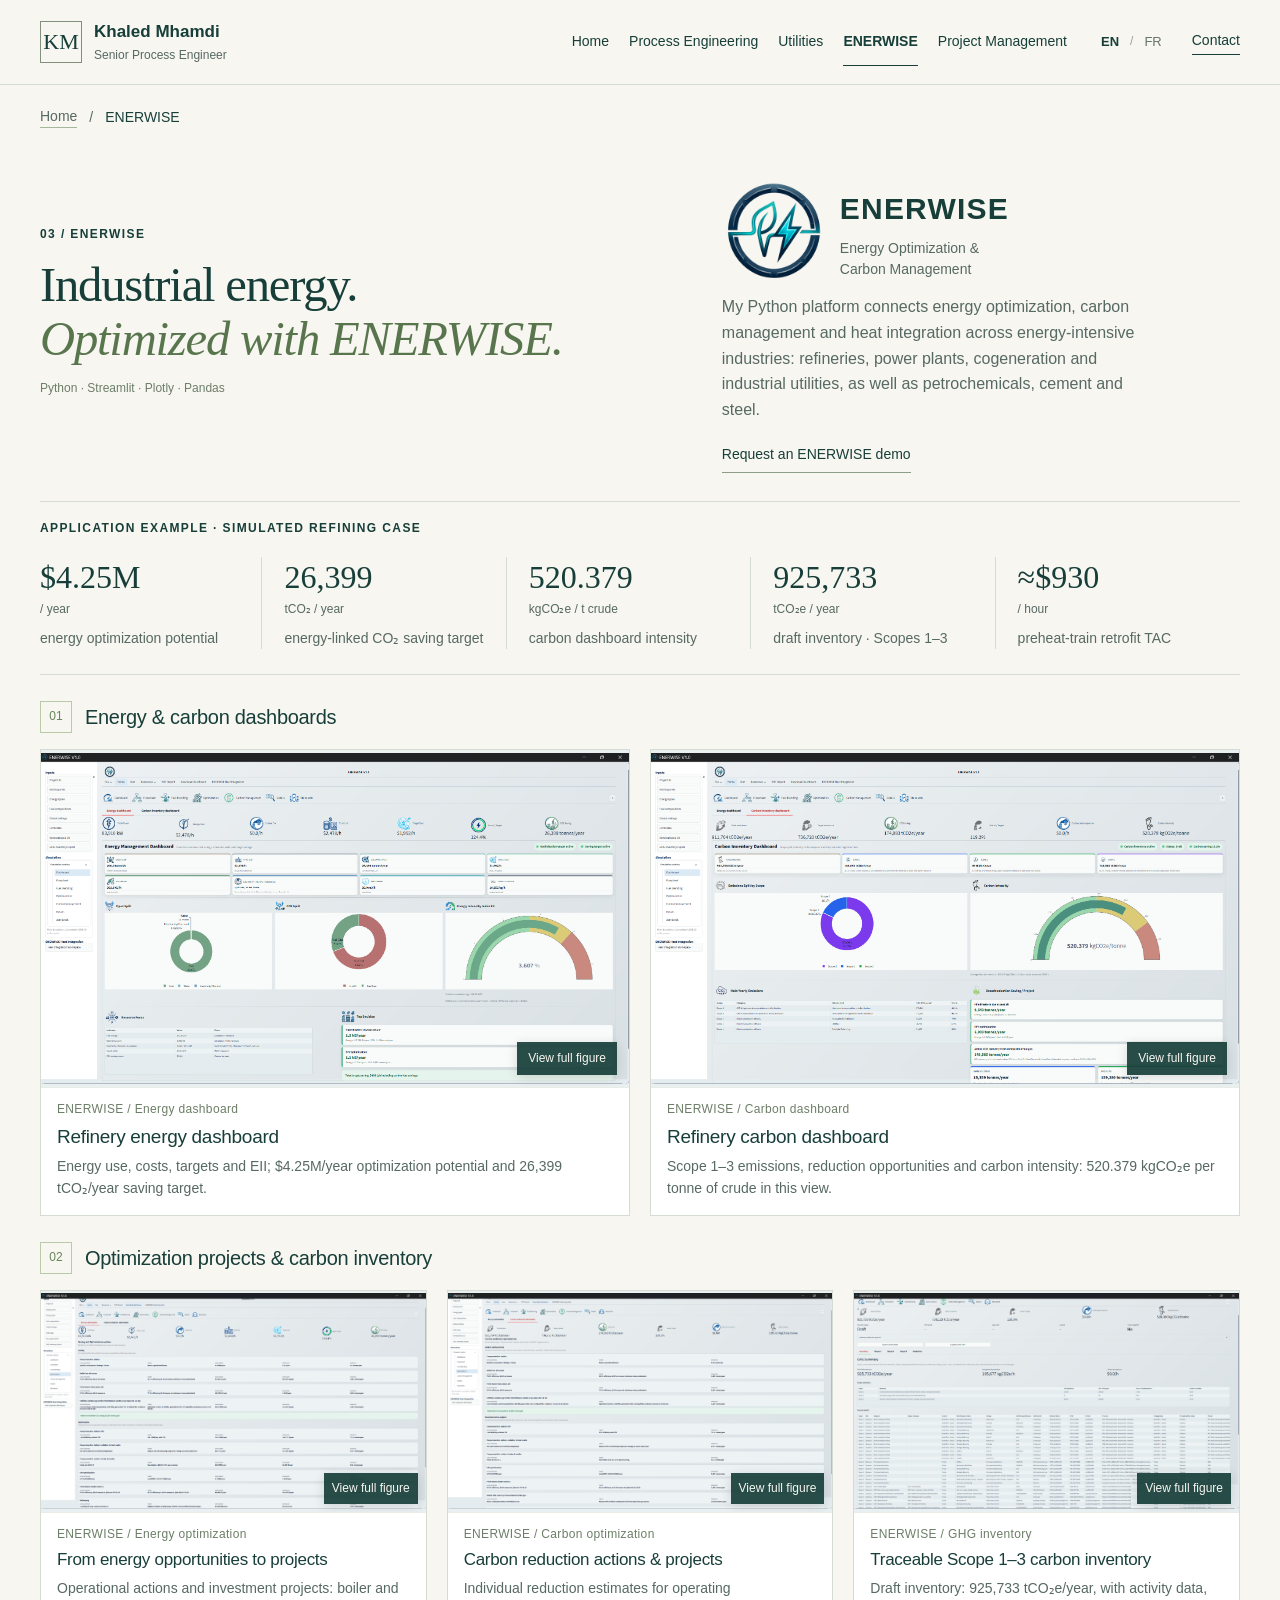
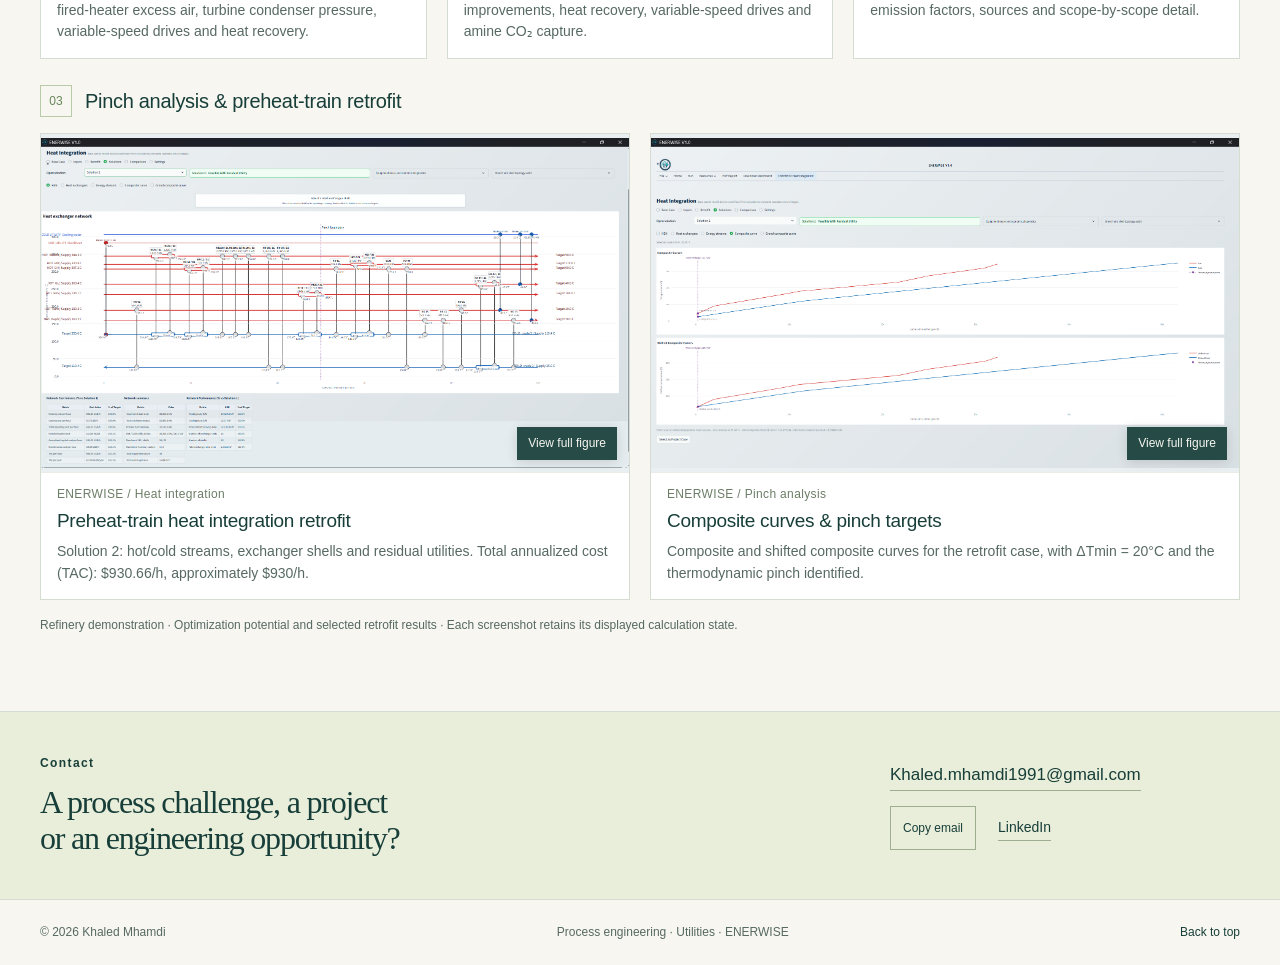
==== commit 4f6c8b64: "Present ENERWISE for energy-intensive industries with a refinery demonstration" ====
--- a/enerwise/index.html
+++ b/enerwise/index.html
@@ -1,2 +1,2 @@
 <!doctype html>
-<html lang="en"><head><meta charset="utf-8"><meta name="viewport" content="width=device-width, initial-scale=1"><meta name="theme-color" content="#173e39"><title>ENERWISE Refinery Case | Khaled Mhamdi</title><meta name="description" content="ENERWISE refining simulation: $4.25M/year energy optimization potential, carbon dashboards and inventory, reduction projects, pinch analysis and preheat-train retrofit."><meta property="og:type" content="website"><meta property="og:title" content="ENERWISE Refinery Case | Khaled Mhamdi"><meta property="og:description" content="ENERWISE refining simulation: $4.25M/year energy optimization potential, carbon dashboards and inventory, reduction projects, pinch analysis and preheat-train retrofit."><meta property="og:url" content="https://khaledmh1991.github.io/enerwise/"><link rel="canonical" href="https://khaledmh1991.github.io/enerwise/"><link rel="icon" href="/assets/enerwise-icon.ico" type="image/x-icon"><link rel="stylesheet" href="/styles.css"><script src="/content.js" defer></script><script src="/app.js" defer></script><script type="application/ld+json">{"@context":"https://schema.org","@type":"Person","name":"Khaled Mhamdi","jobTitle":"Senior Process Engineer","email":"Khaled.mhamdi1991@gmail.com","sameAs":["https://www.linkedin.com/in/khaled-mhamdi-pmp%C2%AE-cem%C2%AE-aspen-hysys-expert%C2%AE-0255bb90"],"knowsAbout":["Process engineering","Aspen HYSYS","Equipment sizing","HAZOP","Industrial utilities","Heat integration"]}</script></head><body data-page="enerwise" class="page-enerwise"><a class="skip-link" href="#main" data-i18n="skip">Skip to content</a><header><div class="container header-inner"><a class="brand" href="/" data-page-path="/"><span class="brand-mark">KM</span><span>Khaled Mhamdi<small data-i18n="brandSub">Senior Process Engineer</small></span></a><nav class="desktop-nav" aria-label="Main navigation"><a href="/" data-page-path="/" data-i18n="navHome">Home</a><a href="/process-engineering/" data-page-path="/process-engineering/" data-i18n="navProcess">Process Engineering</a><a href="/utilities/" data-page-path="/utilities/" data-i18n="navUtilities">Utilities</a><a href="/enerwise/" data-page-path="/enerwise/" aria-current="page" class="current">ENERWISE</a><a href="/project-management/" data-page-path="/project-management/" data-i18n="navManagement">Project Management</a></nav><div class="header-actions"><div class="language-switch"><button type="button" data-lang="en" aria-pressed="true" class="active">EN</button><span>/</span><button type="button" data-lang="fr" aria-pressed="false">FR</button></div><a class="header-contact" href="#contact" data-i18n="contact">Contact</a><button class="menu-toggle" type="button" aria-expanded="false" aria-controls="mobile-menu" data-i18n="menu">Menu</button></div></div><nav id="mobile-menu" aria-label="Mobile navigation" hidden><a href="/" data-page-path="/" data-i18n="navHome">Home</a><a href="/process-engineering/" data-page-path="/process-engineering/" data-i18n="navProcess">Process Engineering</a><a href="/utilities/" data-page-path="/utilities/" data-i18n="navUtilities">Utilities</a><a href="/enerwise/" data-page-path="/enerwise/" aria-current="page" class="current">ENERWISE</a><a href="/project-management/" data-page-path="/project-management/" data-i18n="navManagement">Project Management</a><a href="/#about" data-page-path="/#about" data-i18n="navAbout">About</a><a href="#contact" data-i18n="contact">Contact</a></nav></header><main id="main"><nav class="container breadcrumbs" aria-label="Breadcrumb"><a href="/" data-page-path="/" data-i18n="breadHome">Home</a><span aria-hidden="true">/</span><span data-i18n="breadEnerwise">ENERWISE</span></nav><section id="enerwise" class="section container enerwise-section discipline-section" data-content-share="20"><div class="enerwise-heading"><div><div class="eyebrow" data-i18n="enerwiseLabel">03 / ENERWISE</div><h1 data-i18n-html="enerwiseTitle">Refining performance.<br><em>Simulated in ENERWISE.</em></h1><p class="tech-stack" data-i18n="toolStack">Python · Streamlit · Plotly · Pandas</p></div><div><div class="enerwise-brand"><img src="/assets/enerwise-icon.png" alt="ENERWISE logo" width="256" height="256"><div><strong>ENERWISE</strong><span>Energy Optimization &amp;<br>Carbon Management</span></div></div><p data-i18n="enerwiseDesc">My Python platform connects refinery energy performance, carbon accounting, optimization projects and heat integration.</p><a class="text-link" href="mailto:Khaled.mhamdi1991@gmail.com?subject=ENERWISE%20demo" data-i18n="enerwiseRequest">Request an ENERWISE demo</a></div></div><div class="refinery-case-label"><div class="eyebrow" data-i18n="enerwiseCase">SIMULATED REFINING CASE</div></div><div class="refinery-kpis"><div><strong><span data-i18n="ewSavingsValue">$4.25M</span></strong><small data-i18n="ewSavingsUnit">/ year</small><span class="metric-label" data-i18n="ewSavingsLabel">energy optimization potential</span></div><div><strong><span data-i18n="ewCarbonValue">26,399</span></strong><small data-i18n="ewCarbonUnit">tCO₂ / year</small><span class="metric-label" data-i18n="ewCarbonLabel">energy-linked CO₂ saving target</span></div><div><strong><span data-i18n="ewIntensityValue">520.379</span></strong><small data-i18n="ewIntensityUnit">kgCO₂e / t crude</small><span class="metric-label" data-i18n="ewIntensityLabel">carbon dashboard intensity</span></div><div><strong><span data-i18n="ewInventoryValue">925,733</span></strong><small data-i18n="ewInventoryUnit">tCO₂e / year</small><span class="metric-label" data-i18n="ewInventoryLabel">draft inventory · Scopes 1–3</span></div><div><strong><span data-i18n="ewTacValue">≈$930</span></strong><small data-i18n="ewTacUnit">/ hour</small><span class="metric-label" data-i18n="ewTacLabel">preheat-train retrofit TAC</span></div></div><div class="refinery-group"><div class="case-heading"><span>01</span><h3 data-i18n="ewDashboardTitle">Energy &amp; carbon dashboards</h3></div><div class="enerwise-grid refinery-dashboard-grid"><figure class="figure-card " data-figure-id="enerwise-energy"><button class="figure-open" type="button" data-open="enerwise-energy" aria-label="View full figure: Refinery energy dashboard"><img src="/assets/enerwise/refinery-energy-dashboard.png" alt="Refinery energy dashboard" width="1917" height="1077" loading="lazy" decoding="async"><span class="view-label" data-i18n="openFigure">View full figure</span></button><figcaption><div class="figure-meta">ENERWISE / Energy dashboard</div><h3 data-figure-title="enerwise-energy">Refinery energy dashboard</h3><p data-figure-caption="enerwise-energy">Energy use, costs, targets and EII; $4.25M/year optimization potential and 26,399 tCO₂/year saving target.</p></figcaption></figure><figure class="figure-card " data-figure-id="enerwise-carbon"><button class="figure-open" type="button" data-open="enerwise-carbon" aria-label="View full figure: Refinery carbon dashboard"><img src="/assets/enerwise/refinery-carbon-dashboard.png" alt="Refinery carbon dashboard" width="1917" height="1077" loading="lazy" decoding="async"><span class="view-label" data-i18n="openFigure">View full figure</span></button><figcaption><div class="figure-meta">ENERWISE / Carbon dashboard</div><h3 data-figure-title="enerwise-carbon">Refinery carbon dashboard</h3><p data-figure-caption="enerwise-carbon">Scope 1–3 emissions, reduction opportunities and carbon intensity: 520.379 kgCO₂e per tonne of crude in this view.</p></figcaption></figure></div></div><div class="refinery-group"><div class="case-heading"><span>02</span><h3 data-i18n="ewProjectsTitle">Optimization projects &amp; carbon inventory</h3></div><div class="enerwise-grid refinery-project-grid"><figure class="figure-card " data-figure-id="enerwise-energy-projects"><button class="figure-open" type="button" data-open="enerwise-energy-projects" aria-label="View full figure: From energy opportunities to projects"><img src="/assets/enerwise/refinery-energy-projects.png" alt="From energy opportunities to projects" width="1917" height="1077" loading="lazy" decoding="async"><span class="view-label" data-i18n="openFigure">View full figure</span></button><figcaption><div class="figure-meta">ENERWISE / Energy optimization</div><h3 data-figure-title="enerwise-energy-projects">From energy opportunities to projects</h3><p data-figure-caption="enerwise-energy-projects">Operational actions and investment projects: boiler and fired-heater excess air, turbine condenser pressure, variable-speed drives and heat recovery.</p></figcaption></figure><figure class="figure-card " data-figure-id="enerwise-carbon-projects"><button class="figure-open" type="button" data-open="enerwise-carbon-projects" aria-label="View full figure: Carbon reduction actions &amp; projects"><img src="/assets/enerwise/refinery-carbon-projects.png" alt="Carbon reduction actions &amp; projects" width="1917" height="1077" loading="lazy" decoding="async"><span class="view-label" data-i18n="openFigure">View full figure</span></button><figcaption><div class="figure-meta">ENERWISE / Carbon optimization</div><h3 data-figure-title="enerwise-carbon-projects">Carbon reduction actions &amp; projects</h3><p data-figure-caption="enerwise-carbon-projects">Individual reduction estimates for operating improvements, heat recovery, variable-speed drives and amine CO₂ capture.</p></figcaption></figure><figure class="figure-card " data-figure-id="enerwise-inventory"><button class="figure-open" type="button" data-open="enerwise-inventory" aria-label="View full figure: Traceable Scope 1–3 carbon inventory"><img src="/assets/enerwise/refinery-carbon-inventory.png" alt="Traceable Scope 1–3 carbon inventory" width="1917" height="1077" loading="lazy" decoding="async"><span class="view-label" data-i18n="openFigure">View full figure</span></button><figcaption><div class="figure-meta">ENERWISE / GHG inventory</div><h3 data-figure-title="enerwise-inventory">Traceable Scope 1–3 carbon inventory</h3><p data-figure-caption="enerwise-inventory">Draft inventory: 925,733 tCO₂e/year, with activity data, emission factors, sources and scope-by-scope detail.</p></figcaption></figure></div></div><div class="refinery-group"><div class="case-heading"><span>03</span><h3 data-i18n="ewHeatTitle">Pinch analysis &amp; preheat-train retrofit</h3></div><div class="enerwise-grid refinery-heat-grid"><figure class="figure-card " data-figure-id="enerwise-heat"><button class="figure-open" type="button" data-open="enerwise-heat" aria-label="View full figure: Preheat-train heat integration retrofit"><img src="/assets/enerwise/refinery-preheat-retrofit.png" alt="Preheat-train heat integration retrofit" width="1917" height="1077" loading="lazy" decoding="async"><span class="view-label" data-i18n="openFigure">View full figure</span></button><figcaption><div class="figure-meta">ENERWISE / Heat integration</div><h3 data-figure-title="enerwise-heat">Preheat-train heat integration retrofit</h3><p data-figure-caption="enerwise-heat">Solution 2: hot/cold streams, exchanger shells and residual utilities. Total annualized cost (TAC): $930.66/h, approximately $930/h.</p></figcaption></figure><figure class="figure-card " data-figure-id="enerwise-composite"><button class="figure-open" type="button" data-open="enerwise-composite" aria-label="View full figure: Composite curves &amp; pinch targets"><img src="/assets/enerwise/refinery-pinch-composite-curves.png" alt="Composite curves &amp; pinch targets" width="1917" height="1077" loading="lazy" decoding="async"><span class="view-label" data-i18n="openFigure">View full figure</span></button><figcaption><div class="figure-meta">ENERWISE / Pinch analysis</div><h3 data-figure-title="enerwise-composite">Composite curves &amp; pinch targets</h3><p data-figure-caption="enerwise-composite">Composite and shifted composite curves for the retrofit case, with ΔTmin = 20°C and the thermodynamic pinch identified.</p></figcaption></figure></div></div><p class="software-caption" data-i18n="enerwiseCaption">Simulated case · Optimization potential and selected retrofit results · Each screenshot retains its displayed calculation state.</p></section><section class="contact-section" id="contact"><div class="container"><div><div class="eyebrow" data-i18n="contact">Contact</div><h2 data-i18n-html="contactTitle">A process challenge, a project<br>or an engineering opportunity?</h2></div><div class="contact-links"><a href="mailto:Khaled.mhamdi1991@gmail.com">Khaled.mhamdi1991@gmail.com</a><button class="copy-email" type="button" data-i18n="emailCopy">Copy email</button><a href="https://www.linkedin.com/in/khaled-mhamdi-pmp%C2%AE-cem%C2%AE-aspen-hysys-expert%C2%AE-0255bb90" target="_blank" rel="noopener noreferrer">LinkedIn</a></div></div></section></main><footer class="container"><span>© <span id="year">2026</span> Khaled Mhamdi</span><span data-i18n="footer">Process engineering · Utilities · ENERWISE</span><a href="#main" data-i18n="top">Back to top</a></footer><dialog id="figure-dialog" aria-labelledby="viewer-title"><div class="viewer-header"><div><span id="viewer-tool"></span><h2 id="viewer-title"></h2></div><button type="button" id="viewer-close" data-i18n="close">Close</button></div><div class="viewer-stage"><img id="viewer-image" alt=""></div><div class="viewer-caption" id="viewer-caption"></div><div class="viewer-controls"><button type="button" id="viewer-prev" data-i18n="previous">Previous</button><span id="viewer-count"></span><button type="button" id="viewer-next" data-i18n="next">Next</button><button type="button" id="viewer-zoom" data-i18n="zoom">Zoom in</button></div></dialog><div id="toast" role="status" aria-live="polite"></div><noscript><p class="container">Enable JavaScript to switch languages and enlarge figures. The page navigation and all project images remain available.</p></noscript></body></html>
+<html lang="en"><head><meta charset="utf-8"><meta name="viewport" content="width=device-width, initial-scale=1"><meta name="theme-color" content="#173e39"><title>ENERWISE — Industrial Energy &amp; Carbon | Khaled Mhamdi</title><meta name="description" content="ENERWISE for energy-intensive industries: refining, power generation, cogeneration and industrial utilities. Energy optimization, carbon management and heat integration."><meta property="og:type" content="website"><meta property="og:title" content="ENERWISE — Industrial Energy &amp; Carbon | Khaled Mhamdi"><meta property="og:description" content="ENERWISE for energy-intensive industries: refining, power generation, cogeneration and industrial utilities. Energy optimization, carbon management and heat integration."><meta property="og:url" content="https://www.khaledmhamdi.com/enerwise/"><link rel="canonical" href="https://www.khaledmhamdi.com/enerwise/"><link rel="icon" href="/assets/enerwise-icon.ico" type="image/x-icon"><link rel="stylesheet" href="/styles.css"><script src="/content.js" defer></script><script src="/app.js" defer></script><script type="application/ld+json">{"@context":"https://schema.org","@type":"Person","name":"Khaled Mhamdi","jobTitle":"Senior Process Engineer","email":"Khaled.mhamdi1991@gmail.com","sameAs":["https://www.linkedin.com/in/khaled-mhamdi-pmp%C2%AE-cem%C2%AE-aspen-hysys-expert%C2%AE-0255bb90"],"knowsAbout":["Process engineering","Aspen HYSYS","Equipment sizing","HAZOP","Industrial utilities","Heat integration"]}</script></head><body data-page="enerwise" class="page-enerwise"><a class="skip-link" href="#main" data-i18n="skip">Skip to content</a><header><div class="container header-inner"><a class="brand" href="/" data-page-path="/"><span class="brand-mark">KM</span><span>Khaled Mhamdi<small data-i18n="brandSub">Senior Process Engineer</small></span></a><nav class="desktop-nav" aria-label="Main navigation"><a href="/" data-page-path="/" data-i18n="navHome">Home</a><a href="/process-engineering/" data-page-path="/process-engineering/" data-i18n="navProcess">Process Engineering</a><a href="/utilities/" data-page-path="/utilities/" data-i18n="navUtilities">Utilities</a><a href="/enerwise/" data-page-path="/enerwise/" aria-current="page" class="current">ENERWISE</a><a href="/project-management/" data-page-path="/project-management/" data-i18n="navManagement">Project Management</a></nav><div class="header-actions"><div class="language-switch"><button type="button" data-lang="en" aria-pressed="true" class="active">EN</button><span>/</span><button type="button" data-lang="fr" aria-pressed="false">FR</button></div><a class="header-contact" href="#contact" data-i18n="contact">Contact</a><button class="menu-toggle" type="button" aria-expanded="false" aria-controls="mobile-menu" data-i18n="menu">Menu</button></div></div><nav id="mobile-menu" aria-label="Mobile navigation" hidden><a href="/" data-page-path="/" data-i18n="navHome">Home</a><a href="/process-engineering/" data-page-path="/process-engineering/" data-i18n="navProcess">Process Engineering</a><a href="/utilities/" data-page-path="/utilities/" data-i18n="navUtilities">Utilities</a><a href="/enerwise/" data-page-path="/enerwise/" aria-current="page" class="current">ENERWISE</a><a href="/project-management/" data-page-path="/project-management/" data-i18n="navManagement">Project Management</a><a href="/#about" data-page-path="/#about" data-i18n="navAbout">About</a><a href="#contact" data-i18n="contact">Contact</a></nav></header><main id="main"><nav class="container breadcrumbs" aria-label="Breadcrumb"><a href="/" data-page-path="/" data-i18n="breadHome">Home</a><span aria-hidden="true">/</span><span data-i18n="breadEnerwise">ENERWISE</span></nav><section id="enerwise" class="section container enerwise-section discipline-section" data-content-share="20"><div class="enerwise-heading"><div><div class="eyebrow" data-i18n="enerwiseLabel">03 / ENERWISE</div><h1 data-i18n-html="enerwiseTitle">Industrial energy.<br><em>Optimized with ENERWISE.</em></h1><p class="tech-stack" data-i18n="toolStack">Python · Streamlit · Plotly · Pandas</p></div><div><div class="enerwise-brand"><img src="/assets/enerwise-icon.png" alt="ENERWISE logo" width="256" height="256"><div><strong>ENERWISE</strong><span>Energy Optimization &amp;<br>Carbon Management</span></div></div><p data-i18n="enerwiseDesc">My Python platform connects energy optimization, carbon management and heat integration across energy-intensive industries: refineries, power plants, cogeneration and industrial utilities, as well as petrochemicals, cement and steel.</p><a class="text-link" href="mailto:Khaled.mhamdi1991@gmail.com?subject=ENERWISE%20demo" data-i18n="enerwiseRequest">Request an ENERWISE demo</a></div></div><div class="refinery-case-label"><div class="eyebrow" data-i18n="enerwiseCase">APPLICATION EXAMPLE · SIMULATED REFINING CASE</div></div><div class="refinery-kpis"><div><strong><span data-i18n="ewSavingsValue">$4.25M</span></strong><small data-i18n="ewSavingsUnit">/ year</small><span class="metric-label" data-i18n="ewSavingsLabel">energy optimization potential</span></div><div><strong><span data-i18n="ewCarbonValue">26,399</span></strong><small data-i18n="ewCarbonUnit">tCO₂ / year</small><span class="metric-label" data-i18n="ewCarbonLabel">energy-linked CO₂ saving target</span></div><div><strong><span data-i18n="ewIntensityValue">520.379</span></strong><small data-i18n="ewIntensityUnit">kgCO₂e / t crude</small><span class="metric-label" data-i18n="ewIntensityLabel">carbon dashboard intensity</span></div><div><strong><span data-i18n="ewInventoryValue">925,733</span></strong><small data-i18n="ewInventoryUnit">tCO₂e / year</small><span class="metric-label" data-i18n="ewInventoryLabel">draft inventory · Scopes 1–3</span></div><div><strong><span data-i18n="ewTacValue">≈$930</span></strong><small data-i18n="ewTacUnit">/ hour</small><span class="metric-label" data-i18n="ewTacLabel">preheat-train retrofit TAC</span></div></div><div class="refinery-group"><div class="case-heading"><span>01</span><h3 data-i18n="ewDashboardTitle">Energy &amp; carbon dashboards</h3></div><div class="enerwise-grid refinery-dashboard-grid"><figure class="figure-card " data-figure-id="enerwise-energy"><button class="figure-open" type="button" data-open="enerwise-energy" aria-label="View full figure: Refinery energy dashboard"><img src="/assets/enerwise/refinery-energy-dashboard.png" alt="Refinery energy dashboard" width="1917" height="1077" loading="lazy" decoding="async"><span class="view-label" data-i18n="openFigure">View full figure</span></button><figcaption><div class="figure-meta">ENERWISE / Energy dashboard</div><h3 data-figure-title="enerwise-energy">Refinery energy dashboard</h3><p data-figure-caption="enerwise-energy">Energy use, costs, targets and EII; $4.25M/year optimization potential and 26,399 tCO₂/year saving target.</p></figcaption></figure><figure class="figure-card " data-figure-id="enerwise-carbon"><button class="figure-open" type="button" data-open="enerwise-carbon" aria-label="View full figure: Refinery carbon dashboard"><img src="/assets/enerwise/refinery-carbon-dashboard.png" alt="Refinery carbon dashboard" width="1917" height="1077" loading="lazy" decoding="async"><span class="view-label" data-i18n="openFigure">View full figure</span></button><figcaption><div class="figure-meta">ENERWISE / Carbon dashboard</div><h3 data-figure-title="enerwise-carbon">Refinery carbon dashboard</h3><p data-figure-caption="enerwise-carbon">Scope 1–3 emissions, reduction opportunities and carbon intensity: 520.379 kgCO₂e per tonne of crude in this view.</p></figcaption></figure></div></div><div class="refinery-group"><div class="case-heading"><span>02</span><h3 data-i18n="ewProjectsTitle">Optimization projects &amp; carbon inventory</h3></div><div class="enerwise-grid refinery-project-grid"><figure class="figure-card " data-figure-id="enerwise-energy-projects"><button class="figure-open" type="button" data-open="enerwise-energy-projects" aria-label="View full figure: From energy opportunities to projects"><img src="/assets/enerwise/refinery-energy-projects.png" alt="From energy opportunities to projects" width="1917" height="1077" loading="lazy" decoding="async"><span class="view-label" data-i18n="openFigure">View full figure</span></button><figcaption><div class="figure-meta">ENERWISE / Energy optimization</div><h3 data-figure-title="enerwise-energy-projects">From energy opportunities to projects</h3><p data-figure-caption="enerwise-energy-projects">Operational actions and investment projects: boiler and fired-heater excess air, turbine condenser pressure, variable-speed drives and heat recovery.</p></figcaption></figure><figure class="figure-card " data-figure-id="enerwise-carbon-projects"><button class="figure-open" type="button" data-open="enerwise-carbon-projects" aria-label="View full figure: Carbon reduction actions &amp; projects"><img src="/assets/enerwise/refinery-carbon-projects.png" alt="Carbon reduction actions &amp; projects" width="1917" height="1077" loading="lazy" decoding="async"><span class="view-label" data-i18n="openFigure">View full figure</span></button><figcaption><div class="figure-meta">ENERWISE / Carbon optimization</div><h3 data-figure-title="enerwise-carbon-projects">Carbon reduction actions &amp; projects</h3><p data-figure-caption="enerwise-carbon-projects">Individual reduction estimates for operating improvements, heat recovery, variable-speed drives and amine CO₂ capture.</p></figcaption></figure><figure class="figure-card " data-figure-id="enerwise-inventory"><button class="figure-open" type="button" data-open="enerwise-inventory" aria-label="View full figure: Traceable Scope 1–3 carbon inventory"><img src="/assets/enerwise/refinery-carbon-inventory.png" alt="Traceable Scope 1–3 carbon inventory" width="1917" height="1077" loading="lazy" decoding="async"><span class="view-label" data-i18n="openFigure">View full figure</span></button><figcaption><div class="figure-meta">ENERWISE / GHG inventory</div><h3 data-figure-title="enerwise-inventory">Traceable Scope 1–3 carbon inventory</h3><p data-figure-caption="enerwise-inventory">Draft inventory: 925,733 tCO₂e/year, with activity data, emission factors, sources and scope-by-scope detail.</p></figcaption></figure></div></div><div class="refinery-group"><div class="case-heading"><span>03</span><h3 data-i18n="ewHeatTitle">Pinch analysis &amp; preheat-train retrofit</h3></div><div class="enerwise-grid refinery-heat-grid"><figure class="figure-card " data-figure-id="enerwise-heat"><button class="figure-open" type="button" data-open="enerwise-heat" aria-label="View full figure: Preheat-train heat integration retrofit"><img src="/assets/enerwise/refinery-preheat-retrofit.png" alt="Preheat-train heat integration retrofit" width="1917" height="1077" loading="lazy" decoding="async"><span class="view-label" data-i18n="openFigure">View full figure</span></button><figcaption><div class="figure-meta">ENERWISE / Heat integration</div><h3 data-figure-title="enerwise-heat">Preheat-train heat integration retrofit</h3><p data-figure-caption="enerwise-heat">Solution 2: hot/cold streams, exchanger shells and residual utilities. Total annualized cost (TAC): $930.66/h, approximately $930/h.</p></figcaption></figure><figure class="figure-card " data-figure-id="enerwise-composite"><button class="figure-open" type="button" data-open="enerwise-composite" aria-label="View full figure: Composite curves &amp; pinch targets"><img src="/assets/enerwise/refinery-pinch-composite-curves.png" alt="Composite curves &amp; pinch targets" width="1917" height="1077" loading="lazy" decoding="async"><span class="view-label" data-i18n="openFigure">View full figure</span></button><figcaption><div class="figure-meta">ENERWISE / Pinch analysis</div><h3 data-figure-title="enerwise-composite">Composite curves &amp; pinch targets</h3><p data-figure-caption="enerwise-composite">Composite and shifted composite curves for the retrofit case, with ΔTmin = 20°C and the thermodynamic pinch identified.</p></figcaption></figure></div></div><p class="software-caption" data-i18n="enerwiseCaption">Refinery demonstration · Optimization potential and selected retrofit results · Each screenshot retains its displayed calculation state.</p></section><section class="contact-section" id="contact"><div class="container"><div><div class="eyebrow" data-i18n="contact">Contact</div><h2 data-i18n-html="contactTitle">A process challenge, a project<br>or an engineering opportunity?</h2></div><div class="contact-links"><a href="mailto:Khaled.mhamdi1991@gmail.com">Khaled.mhamdi1991@gmail.com</a><button class="copy-email" type="button" data-i18n="emailCopy">Copy email</button><a href="https://www.linkedin.com/in/khaled-mhamdi-pmp%C2%AE-cem%C2%AE-aspen-hysys-expert%C2%AE-0255bb90" target="_blank" rel="noopener noreferrer">LinkedIn</a></div></div></section></main><footer class="container"><span>© <span id="year">2026</span> Khaled Mhamdi</span><span data-i18n="footer">Process engineering · Utilities · ENERWISE</span><a href="#main" data-i18n="top">Back to top</a></footer><dialog id="figure-dialog" aria-labelledby="viewer-title"><div class="viewer-header"><div><span id="viewer-tool"></span><h2 id="viewer-title"></h2></div><button type="button" id="viewer-close" data-i18n="close">Close</button></div><div class="viewer-stage"><img id="viewer-image" alt=""></div><div class="viewer-caption" id="viewer-caption"></div><div class="viewer-controls"><button type="button" id="viewer-prev" data-i18n="previous">Previous</button><span id="viewer-count"></span><button type="button" id="viewer-next" data-i18n="next">Next</button><button type="button" id="viewer-zoom" data-i18n="zoom">Zoom in</button></div></dialog><div id="toast" role="status" aria-live="polite"></div><noscript><p class="container">Enable JavaScript to switch languages and enlarge figures. The page navigation and all project images remain available.</p></noscript></body></html>
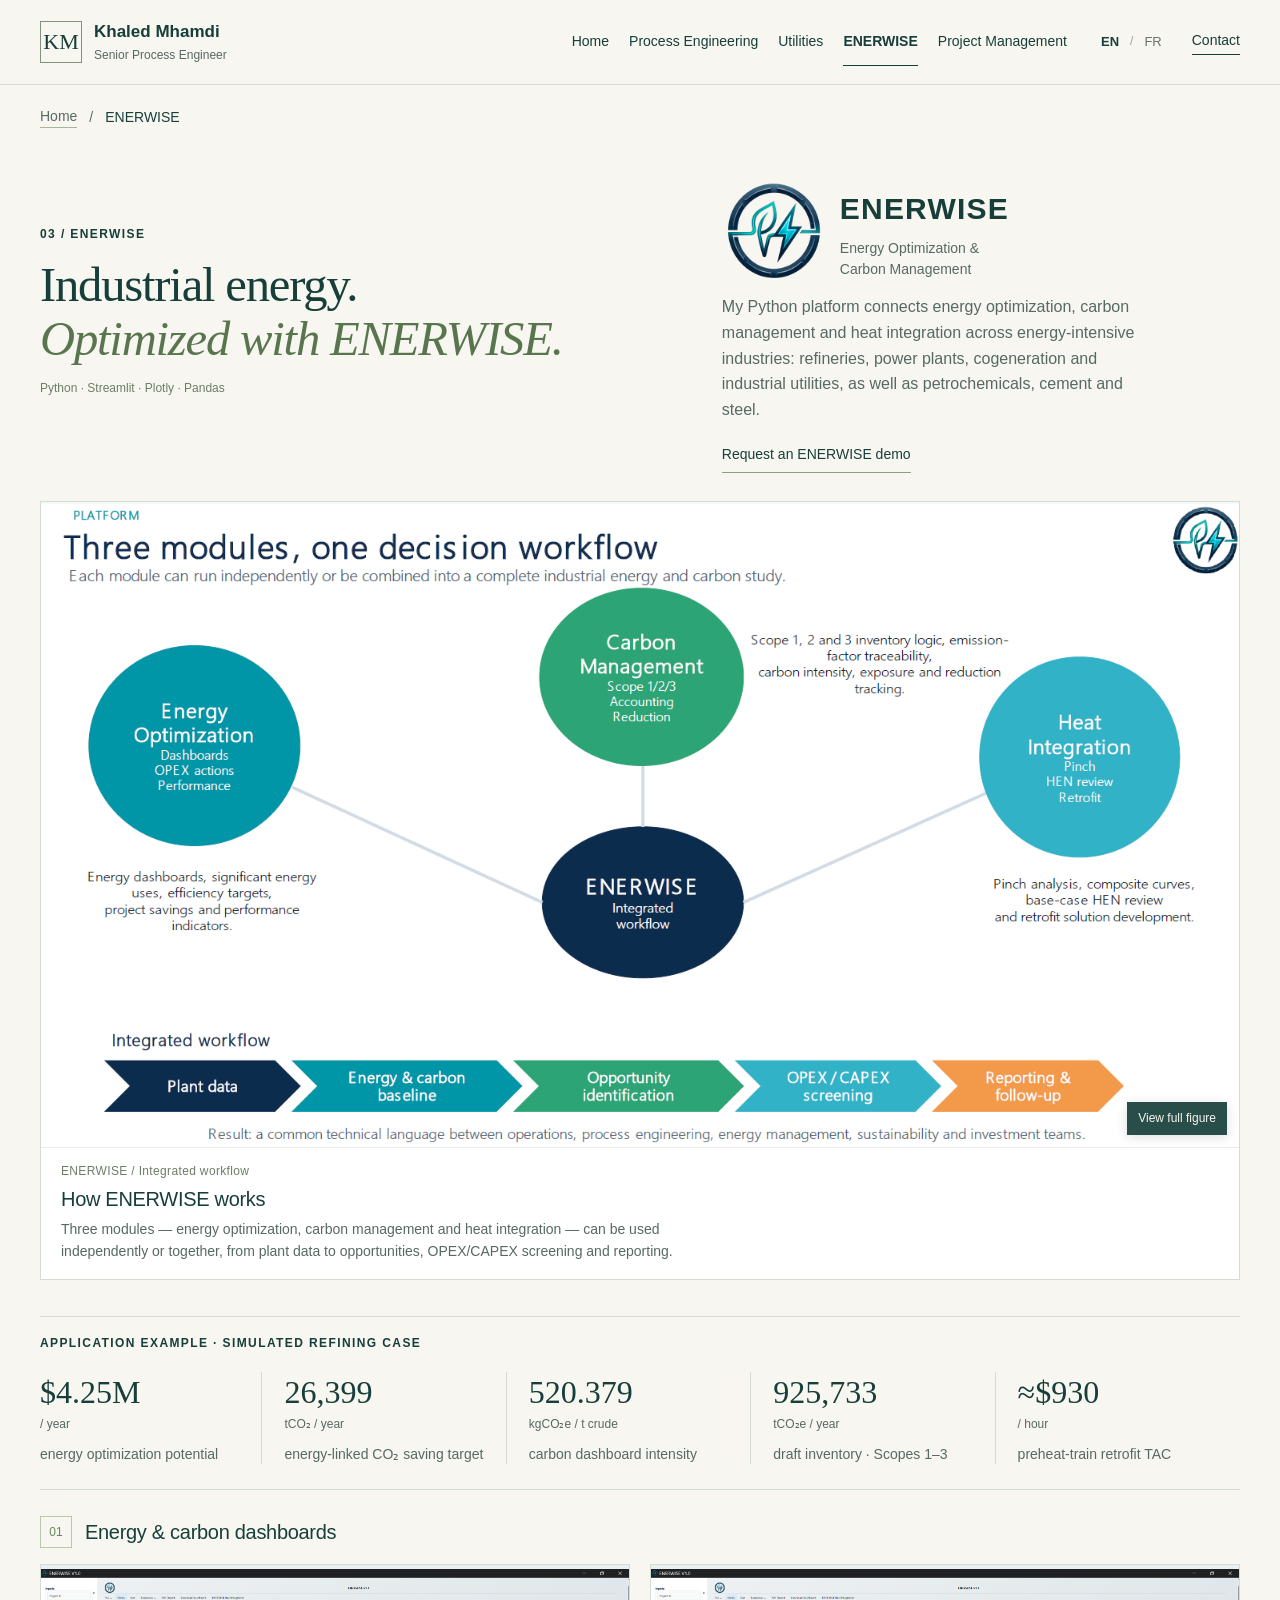
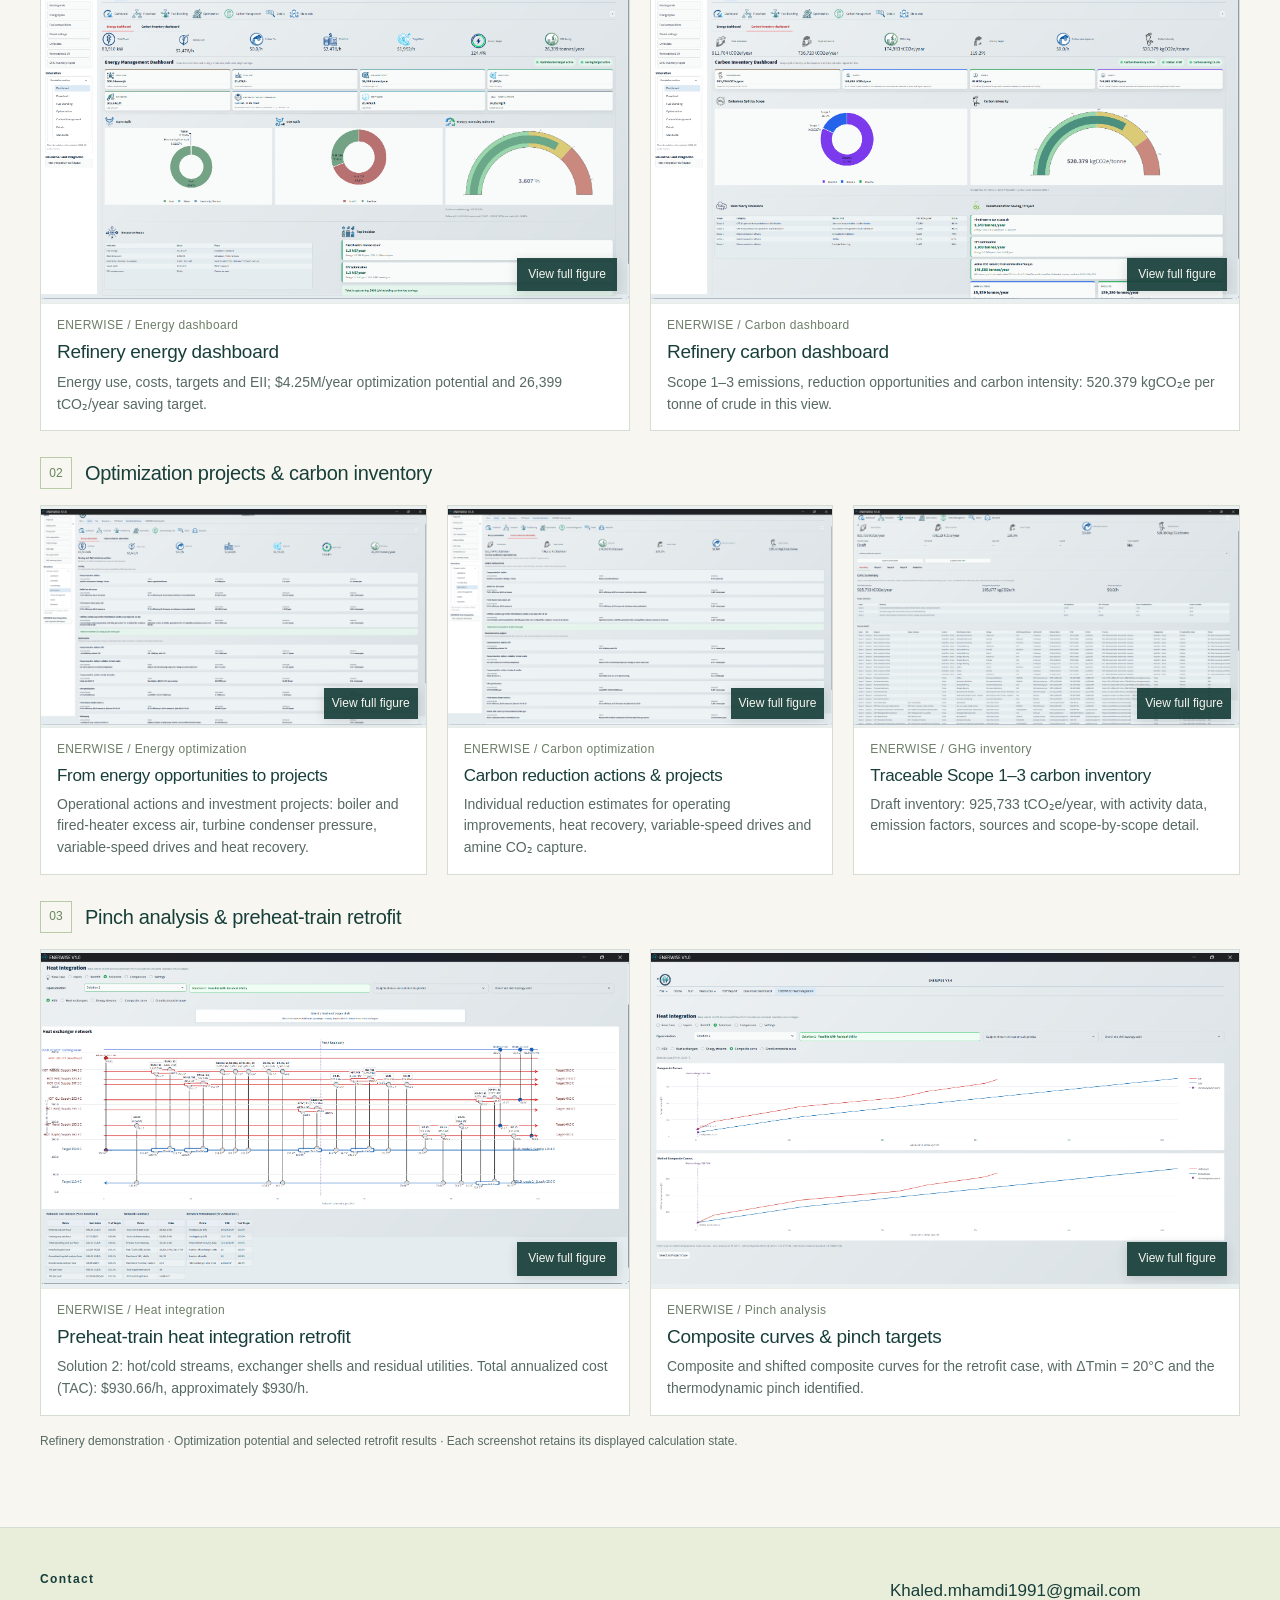
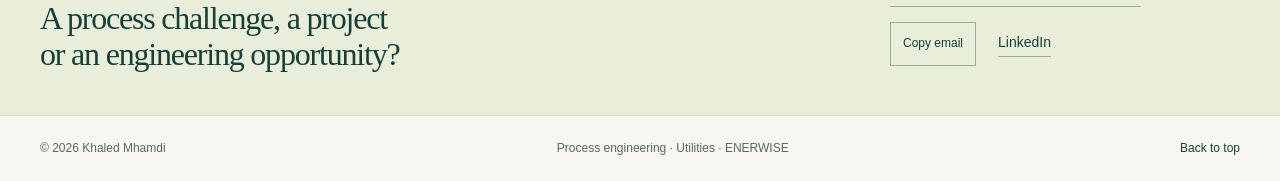
==== commit d1888acd: "Add ENERWISE platform workflow diagram with bilingual captions" ====
--- a/enerwise/index.html
+++ b/enerwise/index.html
@@ -1,2 +1,2 @@
 <!doctype html>
-<html lang="en"><head><meta charset="utf-8"><meta name="viewport" content="width=device-width, initial-scale=1"><meta name="theme-color" content="#173e39"><title>ENERWISE — Industrial Energy &amp; Carbon | Khaled Mhamdi</title><meta name="description" content="ENERWISE for energy-intensive industries: refining, power generation, cogeneration and industrial utilities. Energy optimization, carbon management and heat integration."><meta property="og:type" content="website"><meta property="og:title" content="ENERWISE — Industrial Energy &amp; Carbon | Khaled Mhamdi"><meta property="og:description" content="ENERWISE for energy-intensive industries: refining, power generation, cogeneration and industrial utilities. Energy optimization, carbon management and heat integration."><meta property="og:url" content="https://www.khaledmhamdi.com/enerwise/"><link rel="canonical" href="https://www.khaledmhamdi.com/enerwise/"><link rel="icon" href="/assets/enerwise-icon.ico" type="image/x-icon"><link rel="stylesheet" href="/styles.css"><script src="/content.js" defer></script><script src="/app.js" defer></script><script type="application/ld+json">{"@context":"https://schema.org","@type":"Person","name":"Khaled Mhamdi","jobTitle":"Senior Process Engineer","email":"Khaled.mhamdi1991@gmail.com","sameAs":["https://www.linkedin.com/in/khaled-mhamdi-pmp%C2%AE-cem%C2%AE-aspen-hysys-expert%C2%AE-0255bb90"],"knowsAbout":["Process engineering","Aspen HYSYS","Equipment sizing","HAZOP","Industrial utilities","Heat integration"]}</script></head><body data-page="enerwise" class="page-enerwise"><a class="skip-link" href="#main" data-i18n="skip">Skip to content</a><header><div class="container header-inner"><a class="brand" href="/" data-page-path="/"><span class="brand-mark">KM</span><span>Khaled Mhamdi<small data-i18n="brandSub">Senior Process Engineer</small></span></a><nav class="desktop-nav" aria-label="Main navigation"><a href="/" data-page-path="/" data-i18n="navHome">Home</a><a href="/process-engineering/" data-page-path="/process-engineering/" data-i18n="navProcess">Process Engineering</a><a href="/utilities/" data-page-path="/utilities/" data-i18n="navUtilities">Utilities</a><a href="/enerwise/" data-page-path="/enerwise/" aria-current="page" class="current">ENERWISE</a><a href="/project-management/" data-page-path="/project-management/" data-i18n="navManagement">Project Management</a></nav><div class="header-actions"><div class="language-switch"><button type="button" data-lang="en" aria-pressed="true" class="active">EN</button><span>/</span><button type="button" data-lang="fr" aria-pressed="false">FR</button></div><a class="header-contact" href="#contact" data-i18n="contact">Contact</a><button class="menu-toggle" type="button" aria-expanded="false" aria-controls="mobile-menu" data-i18n="menu">Menu</button></div></div><nav id="mobile-menu" aria-label="Mobile navigation" hidden><a href="/" data-page-path="/" data-i18n="navHome">Home</a><a href="/process-engineering/" data-page-path="/process-engineering/" data-i18n="navProcess">Process Engineering</a><a href="/utilities/" data-page-path="/utilities/" data-i18n="navUtilities">Utilities</a><a href="/enerwise/" data-page-path="/enerwise/" aria-current="page" class="current">ENERWISE</a><a href="/project-management/" data-page-path="/project-management/" data-i18n="navManagement">Project Management</a><a href="/#about" data-page-path="/#about" data-i18n="navAbout">About</a><a href="#contact" data-i18n="contact">Contact</a></nav></header><main id="main"><nav class="container breadcrumbs" aria-label="Breadcrumb"><a href="/" data-page-path="/" data-i18n="breadHome">Home</a><span aria-hidden="true">/</span><span data-i18n="breadEnerwise">ENERWISE</span></nav><section id="enerwise" class="section container enerwise-section discipline-section" data-content-share="20"><div class="enerwise-heading"><div><div class="eyebrow" data-i18n="enerwiseLabel">03 / ENERWISE</div><h1 data-i18n-html="enerwiseTitle">Industrial energy.<br><em>Optimized with ENERWISE.</em></h1><p class="tech-stack" data-i18n="toolStack">Python · Streamlit · Plotly · Pandas</p></div><div><div class="enerwise-brand"><img src="/assets/enerwise-icon.png" alt="ENERWISE logo" width="256" height="256"><div><strong>ENERWISE</strong><span>Energy Optimization &amp;<br>Carbon Management</span></div></div><p data-i18n="enerwiseDesc">My Python platform connects energy optimization, carbon management and heat integration across energy-intensive industries: refineries, power plants, cogeneration and industrial utilities, as well as petrochemicals, cement and steel.</p><a class="text-link" href="mailto:Khaled.mhamdi1991@gmail.com?subject=ENERWISE%20demo" data-i18n="enerwiseRequest">Request an ENERWISE demo</a></div></div><div class="refinery-case-label"><div class="eyebrow" data-i18n="enerwiseCase">APPLICATION EXAMPLE · SIMULATED REFINING CASE</div></div><div class="refinery-kpis"><div><strong><span data-i18n="ewSavingsValue">$4.25M</span></strong><small data-i18n="ewSavingsUnit">/ year</small><span class="metric-label" data-i18n="ewSavingsLabel">energy optimization potential</span></div><div><strong><span data-i18n="ewCarbonValue">26,399</span></strong><small data-i18n="ewCarbonUnit">tCO₂ / year</small><span class="metric-label" data-i18n="ewCarbonLabel">energy-linked CO₂ saving target</span></div><div><strong><span data-i18n="ewIntensityValue">520.379</span></strong><small data-i18n="ewIntensityUnit">kgCO₂e / t crude</small><span class="metric-label" data-i18n="ewIntensityLabel">carbon dashboard intensity</span></div><div><strong><span data-i18n="ewInventoryValue">925,733</span></strong><small data-i18n="ewInventoryUnit">tCO₂e / year</small><span class="metric-label" data-i18n="ewInventoryLabel">draft inventory · Scopes 1–3</span></div><div><strong><span data-i18n="ewTacValue">≈$930</span></strong><small data-i18n="ewTacUnit">/ hour</small><span class="metric-label" data-i18n="ewTacLabel">preheat-train retrofit TAC</span></div></div><div class="refinery-group"><div class="case-heading"><span>01</span><h3 data-i18n="ewDashboardTitle">Energy &amp; carbon dashboards</h3></div><div class="enerwise-grid refinery-dashboard-grid"><figure class="figure-card " data-figure-id="enerwise-energy"><button class="figure-open" type="button" data-open="enerwise-energy" aria-label="View full figure: Refinery energy dashboard"><img src="/assets/enerwise/refinery-energy-dashboard.png" alt="Refinery energy dashboard" width="1917" height="1077" loading="lazy" decoding="async"><span class="view-label" data-i18n="openFigure">View full figure</span></button><figcaption><div class="figure-meta">ENERWISE / Energy dashboard</div><h3 data-figure-title="enerwise-energy">Refinery energy dashboard</h3><p data-figure-caption="enerwise-energy">Energy use, costs, targets and EII; $4.25M/year optimization potential and 26,399 tCO₂/year saving target.</p></figcaption></figure><figure class="figure-card " data-figure-id="enerwise-carbon"><button class="figure-open" type="button" data-open="enerwise-carbon" aria-label="View full figure: Refinery carbon dashboard"><img src="/assets/enerwise/refinery-carbon-dashboard.png" alt="Refinery carbon dashboard" width="1917" height="1077" loading="lazy" decoding="async"><span class="view-label" data-i18n="openFigure">View full figure</span></button><figcaption><div class="figure-meta">ENERWISE / Carbon dashboard</div><h3 data-figure-title="enerwise-carbon">Refinery carbon dashboard</h3><p data-figure-caption="enerwise-carbon">Scope 1–3 emissions, reduction opportunities and carbon intensity: 520.379 kgCO₂e per tonne of crude in this view.</p></figcaption></figure></div></div><div class="refinery-group"><div class="case-heading"><span>02</span><h3 data-i18n="ewProjectsTitle">Optimization projects &amp; carbon inventory</h3></div><div class="enerwise-grid refinery-project-grid"><figure class="figure-card " data-figure-id="enerwise-energy-projects"><button class="figure-open" type="button" data-open="enerwise-energy-projects" aria-label="View full figure: From energy opportunities to projects"><img src="/assets/enerwise/refinery-energy-projects.png" alt="From energy opportunities to projects" width="1917" height="1077" loading="lazy" decoding="async"><span class="view-label" data-i18n="openFigure">View full figure</span></button><figcaption><div class="figure-meta">ENERWISE / Energy optimization</div><h3 data-figure-title="enerwise-energy-projects">From energy opportunities to projects</h3><p data-figure-caption="enerwise-energy-projects">Operational actions and investment projects: boiler and fired-heater excess air, turbine condenser pressure, variable-speed drives and heat recovery.</p></figcaption></figure><figure class="figure-card " data-figure-id="enerwise-carbon-projects"><button class="figure-open" type="button" data-open="enerwise-carbon-projects" aria-label="View full figure: Carbon reduction actions &amp; projects"><img src="/assets/enerwise/refinery-carbon-projects.png" alt="Carbon reduction actions &amp; projects" width="1917" height="1077" loading="lazy" decoding="async"><span class="view-label" data-i18n="openFigure">View full figure</span></button><figcaption><div class="figure-meta">ENERWISE / Carbon optimization</div><h3 data-figure-title="enerwise-carbon-projects">Carbon reduction actions &amp; projects</h3><p data-figure-caption="enerwise-carbon-projects">Individual reduction estimates for operating improvements, heat recovery, variable-speed drives and amine CO₂ capture.</p></figcaption></figure><figure class="figure-card " data-figure-id="enerwise-inventory"><button class="figure-open" type="button" data-open="enerwise-inventory" aria-label="View full figure: Traceable Scope 1–3 carbon inventory"><img src="/assets/enerwise/refinery-carbon-inventory.png" alt="Traceable Scope 1–3 carbon inventory" width="1917" height="1077" loading="lazy" decoding="async"><span class="view-label" data-i18n="openFigure">View full figure</span></button><figcaption><div class="figure-meta">ENERWISE / GHG inventory</div><h3 data-figure-title="enerwise-inventory">Traceable Scope 1–3 carbon inventory</h3><p data-figure-caption="enerwise-inventory">Draft inventory: 925,733 tCO₂e/year, with activity data, emission factors, sources and scope-by-scope detail.</p></figcaption></figure></div></div><div class="refinery-group"><div class="case-heading"><span>03</span><h3 data-i18n="ewHeatTitle">Pinch analysis &amp; preheat-train retrofit</h3></div><div class="enerwise-grid refinery-heat-grid"><figure class="figure-card " data-figure-id="enerwise-heat"><button class="figure-open" type="button" data-open="enerwise-heat" aria-label="View full figure: Preheat-train heat integration retrofit"><img src="/assets/enerwise/refinery-preheat-retrofit.png" alt="Preheat-train heat integration retrofit" width="1917" height="1077" loading="lazy" decoding="async"><span class="view-label" data-i18n="openFigure">View full figure</span></button><figcaption><div class="figure-meta">ENERWISE / Heat integration</div><h3 data-figure-title="enerwise-heat">Preheat-train heat integration retrofit</h3><p data-figure-caption="enerwise-heat">Solution 2: hot/cold streams, exchanger shells and residual utilities. Total annualized cost (TAC): $930.66/h, approximately $930/h.</p></figcaption></figure><figure class="figure-card " data-figure-id="enerwise-composite"><button class="figure-open" type="button" data-open="enerwise-composite" aria-label="View full figure: Composite curves &amp; pinch targets"><img src="/assets/enerwise/refinery-pinch-composite-curves.png" alt="Composite curves &amp; pinch targets" width="1917" height="1077" loading="lazy" decoding="async"><span class="view-label" data-i18n="openFigure">View full figure</span></button><figcaption><div class="figure-meta">ENERWISE / Pinch analysis</div><h3 data-figure-title="enerwise-composite">Composite curves &amp; pinch targets</h3><p data-figure-caption="enerwise-composite">Composite and shifted composite curves for the retrofit case, with ΔTmin = 20°C and the thermodynamic pinch identified.</p></figcaption></figure></div></div><p class="software-caption" data-i18n="enerwiseCaption">Refinery demonstration · Optimization potential and selected retrofit results · Each screenshot retains its displayed calculation state.</p></section><section class="contact-section" id="contact"><div class="container"><div><div class="eyebrow" data-i18n="contact">Contact</div><h2 data-i18n-html="contactTitle">A process challenge, a project<br>or an engineering opportunity?</h2></div><div class="contact-links"><a href="mailto:Khaled.mhamdi1991@gmail.com">Khaled.mhamdi1991@gmail.com</a><button class="copy-email" type="button" data-i18n="emailCopy">Copy email</button><a href="https://www.linkedin.com/in/khaled-mhamdi-pmp%C2%AE-cem%C2%AE-aspen-hysys-expert%C2%AE-0255bb90" target="_blank" rel="noopener noreferrer">LinkedIn</a></div></div></section></main><footer class="container"><span>© <span id="year">2026</span> Khaled Mhamdi</span><span data-i18n="footer">Process engineering · Utilities · ENERWISE</span><a href="#main" data-i18n="top">Back to top</a></footer><dialog id="figure-dialog" aria-labelledby="viewer-title"><div class="viewer-header"><div><span id="viewer-tool"></span><h2 id="viewer-title"></h2></div><button type="button" id="viewer-close" data-i18n="close">Close</button></div><div class="viewer-stage"><img id="viewer-image" alt=""></div><div class="viewer-caption" id="viewer-caption"></div><div class="viewer-controls"><button type="button" id="viewer-prev" data-i18n="previous">Previous</button><span id="viewer-count"></span><button type="button" id="viewer-next" data-i18n="next">Next</button><button type="button" id="viewer-zoom" data-i18n="zoom">Zoom in</button></div></dialog><div id="toast" role="status" aria-live="polite"></div><noscript><p class="container">Enable JavaScript to switch languages and enlarge figures. The page navigation and all project images remain available.</p></noscript></body></html>
+<html lang="en"><head><meta charset="utf-8"><meta name="viewport" content="width=device-width, initial-scale=1"><meta name="theme-color" content="#173e39"><title>ENERWISE — Industrial Energy &amp; Carbon | Khaled Mhamdi</title><meta name="description" content="ENERWISE for energy-intensive industries: refining, power generation, cogeneration and industrial utilities. Energy optimization, carbon management and heat integration."><meta property="og:type" content="website"><meta property="og:title" content="ENERWISE — Industrial Energy &amp; Carbon | Khaled Mhamdi"><meta property="og:description" content="ENERWISE for energy-intensive industries: refining, power generation, cogeneration and industrial utilities. Energy optimization, carbon management and heat integration."><meta property="og:url" content="https://www.khaledmhamdi.com/enerwise/"><link rel="canonical" href="https://www.khaledmhamdi.com/enerwise/"><link rel="icon" href="/assets/enerwise-icon.ico" type="image/x-icon"><link rel="stylesheet" href="/styles.css"><script src="/content.js" defer></script><script src="/app.js" defer></script><script type="application/ld+json">{"@context":"https://schema.org","@type":"Person","name":"Khaled Mhamdi","jobTitle":"Senior Process Engineer","email":"Khaled.mhamdi1991@gmail.com","sameAs":["https://www.linkedin.com/in/khaled-mhamdi-pmp%C2%AE-cem%C2%AE-aspen-hysys-expert%C2%AE-0255bb90"],"knowsAbout":["Process engineering","Aspen HYSYS","Equipment sizing","HAZOP","Industrial utilities","Heat integration"]}</script></head><body data-page="enerwise" class="page-enerwise"><a class="skip-link" href="#main" data-i18n="skip">Skip to content</a><header><div class="container header-inner"><a class="brand" href="/" data-page-path="/"><span class="brand-mark">KM</span><span>Khaled Mhamdi<small data-i18n="brandSub">Senior Process Engineer</small></span></a><nav class="desktop-nav" aria-label="Main navigation"><a href="/" data-page-path="/" data-i18n="navHome">Home</a><a href="/process-engineering/" data-page-path="/process-engineering/" data-i18n="navProcess">Process Engineering</a><a href="/utilities/" data-page-path="/utilities/" data-i18n="navUtilities">Utilities</a><a href="/enerwise/" data-page-path="/enerwise/" aria-current="page" class="current">ENERWISE</a><a href="/project-management/" data-page-path="/project-management/" data-i18n="navManagement">Project Management</a></nav><div class="header-actions"><div class="language-switch"><button type="button" data-lang="en" aria-pressed="true" class="active">EN</button><span>/</span><button type="button" data-lang="fr" aria-pressed="false">FR</button></div><a class="header-contact" href="#contact" data-i18n="contact">Contact</a><button class="menu-toggle" type="button" aria-expanded="false" aria-controls="mobile-menu" data-i18n="menu">Menu</button></div></div><nav id="mobile-menu" aria-label="Mobile navigation" hidden><a href="/" data-page-path="/" data-i18n="navHome">Home</a><a href="/process-engineering/" data-page-path="/process-engineering/" data-i18n="navProcess">Process Engineering</a><a href="/utilities/" data-page-path="/utilities/" data-i18n="navUtilities">Utilities</a><a href="/enerwise/" data-page-path="/enerwise/" aria-current="page" class="current">ENERWISE</a><a href="/project-management/" data-page-path="/project-management/" data-i18n="navManagement">Project Management</a><a href="/#about" data-page-path="/#about" data-i18n="navAbout">About</a><a href="#contact" data-i18n="contact">Contact</a></nav></header><main id="main"><nav class="container breadcrumbs" aria-label="Breadcrumb"><a href="/" data-page-path="/" data-i18n="breadHome">Home</a><span aria-hidden="true">/</span><span data-i18n="breadEnerwise">ENERWISE</span></nav><section id="enerwise" class="section container enerwise-section discipline-section" data-content-share="20"><div class="enerwise-heading"><div><div class="eyebrow" data-i18n="enerwiseLabel">03 / ENERWISE</div><h1 data-i18n-html="enerwiseTitle">Industrial energy.<br><em>Optimized with ENERWISE.</em></h1><p class="tech-stack" data-i18n="toolStack">Python · Streamlit · Plotly · Pandas</p></div><div><div class="enerwise-brand"><img src="/assets/enerwise-icon.png" alt="ENERWISE logo" width="256" height="256"><div><strong>ENERWISE</strong><span>Energy Optimization &amp;<br>Carbon Management</span></div></div><p data-i18n="enerwiseDesc">My Python platform connects energy optimization, carbon management and heat integration across energy-intensive industries: refineries, power plants, cogeneration and industrial utilities, as well as petrochemicals, cement and steel.</p><a class="text-link" href="mailto:Khaled.mhamdi1991@gmail.com?subject=ENERWISE%20demo" data-i18n="enerwiseRequest">Request an ENERWISE demo</a></div></div><figure class="figure-card enerwise-workflow" data-figure-id="enerwise-workflow"><button class="figure-open" type="button" data-open="enerwise-workflow" aria-label="View full figure: ENERWISE integrated workflow"><img src="/assets/enerwise/platform-workflow.png" alt="ENERWISE platform diagram: energy optimization, carbon management and heat integration, from plant data to reporting" width="1497" height="806" loading="lazy" decoding="async"><span class="view-label" data-i18n="openFigure">View full figure</span></button><figcaption><div class="figure-meta">ENERWISE / Integrated workflow</div><h3 data-figure-title="enerwise-workflow">How ENERWISE works</h3><p data-figure-caption="enerwise-workflow">Three modules — energy optimization, carbon management and heat integration — can be used independently or together, from plant data to opportunities, OPEX/CAPEX screening and reporting.</p></figcaption></figure><div class="refinery-case-label"><div class="eyebrow" data-i18n="enerwiseCase">APPLICATION EXAMPLE · SIMULATED REFINING CASE</div></div><div class="refinery-kpis"><div><strong><span data-i18n="ewSavingsValue">$4.25M</span></strong><small data-i18n="ewSavingsUnit">/ year</small><span class="metric-label" data-i18n="ewSavingsLabel">energy optimization potential</span></div><div><strong><span data-i18n="ewCarbonValue">26,399</span></strong><small data-i18n="ewCarbonUnit">tCO₂ / year</small><span class="metric-label" data-i18n="ewCarbonLabel">energy-linked CO₂ saving target</span></div><div><strong><span data-i18n="ewIntensityValue">520.379</span></strong><small data-i18n="ewIntensityUnit">kgCO₂e / t crude</small><span class="metric-label" data-i18n="ewIntensityLabel">carbon dashboard intensity</span></div><div><strong><span data-i18n="ewInventoryValue">925,733</span></strong><small data-i18n="ewInventoryUnit">tCO₂e / year</small><span class="metric-label" data-i18n="ewInventoryLabel">draft inventory · Scopes 1–3</span></div><div><strong><span data-i18n="ewTacValue">≈$930</span></strong><small data-i18n="ewTacUnit">/ hour</small><span class="metric-label" data-i18n="ewTacLabel">preheat-train retrofit TAC</span></div></div><div class="refinery-group"><div class="case-heading"><span>01</span><h3 data-i18n="ewDashboardTitle">Energy &amp; carbon dashboards</h3></div><div class="enerwise-grid refinery-dashboard-grid"><figure class="figure-card " data-figure-id="enerwise-energy"><button class="figure-open" type="button" data-open="enerwise-energy" aria-label="View full figure: Refinery energy dashboard"><img src="/assets/enerwise/refinery-energy-dashboard.png" alt="Refinery energy dashboard" width="1917" height="1077" loading="lazy" decoding="async"><span class="view-label" data-i18n="openFigure">View full figure</span></button><figcaption><div class="figure-meta">ENERWISE / Energy dashboard</div><h3 data-figure-title="enerwise-energy">Refinery energy dashboard</h3><p data-figure-caption="enerwise-energy">Energy use, costs, targets and EII; $4.25M/year optimization potential and 26,399 tCO₂/year saving target.</p></figcaption></figure><figure class="figure-card " data-figure-id="enerwise-carbon"><button class="figure-open" type="button" data-open="enerwise-carbon" aria-label="View full figure: Refinery carbon dashboard"><img src="/assets/enerwise/refinery-carbon-dashboard.png" alt="Refinery carbon dashboard" width="1917" height="1077" loading="lazy" decoding="async"><span class="view-label" data-i18n="openFigure">View full figure</span></button><figcaption><div class="figure-meta">ENERWISE / Carbon dashboard</div><h3 data-figure-title="enerwise-carbon">Refinery carbon dashboard</h3><p data-figure-caption="enerwise-carbon">Scope 1–3 emissions, reduction opportunities and carbon intensity: 520.379 kgCO₂e per tonne of crude in this view.</p></figcaption></figure></div></div><div class="refinery-group"><div class="case-heading"><span>02</span><h3 data-i18n="ewProjectsTitle">Optimization projects &amp; carbon inventory</h3></div><div class="enerwise-grid refinery-project-grid"><figure class="figure-card " data-figure-id="enerwise-energy-projects"><button class="figure-open" type="button" data-open="enerwise-energy-projects" aria-label="View full figure: From energy opportunities to projects"><img src="/assets/enerwise/refinery-energy-projects.png" alt="From energy opportunities to projects" width="1917" height="1077" loading="lazy" decoding="async"><span class="view-label" data-i18n="openFigure">View full figure</span></button><figcaption><div class="figure-meta">ENERWISE / Energy optimization</div><h3 data-figure-title="enerwise-energy-projects">From energy opportunities to projects</h3><p data-figure-caption="enerwise-energy-projects">Operational actions and investment projects: boiler and fired-heater excess air, turbine condenser pressure, variable-speed drives and heat recovery.</p></figcaption></figure><figure class="figure-card " data-figure-id="enerwise-carbon-projects"><button class="figure-open" type="button" data-open="enerwise-carbon-projects" aria-label="View full figure: Carbon reduction actions &amp; projects"><img src="/assets/enerwise/refinery-carbon-projects.png" alt="Carbon reduction actions &amp; projects" width="1917" height="1077" loading="lazy" decoding="async"><span class="view-label" data-i18n="openFigure">View full figure</span></button><figcaption><div class="figure-meta">ENERWISE / Carbon optimization</div><h3 data-figure-title="enerwise-carbon-projects">Carbon reduction actions &amp; projects</h3><p data-figure-caption="enerwise-carbon-projects">Individual reduction estimates for operating improvements, heat recovery, variable-speed drives and amine CO₂ capture.</p></figcaption></figure><figure class="figure-card " data-figure-id="enerwise-inventory"><button class="figure-open" type="button" data-open="enerwise-inventory" aria-label="View full figure: Traceable Scope 1–3 carbon inventory"><img src="/assets/enerwise/refinery-carbon-inventory.png" alt="Traceable Scope 1–3 carbon inventory" width="1917" height="1077" loading="lazy" decoding="async"><span class="view-label" data-i18n="openFigure">View full figure</span></button><figcaption><div class="figure-meta">ENERWISE / GHG inventory</div><h3 data-figure-title="enerwise-inventory">Traceable Scope 1–3 carbon inventory</h3><p data-figure-caption="enerwise-inventory">Draft inventory: 925,733 tCO₂e/year, with activity data, emission factors, sources and scope-by-scope detail.</p></figcaption></figure></div></div><div class="refinery-group"><div class="case-heading"><span>03</span><h3 data-i18n="ewHeatTitle">Pinch analysis &amp; preheat-train retrofit</h3></div><div class="enerwise-grid refinery-heat-grid"><figure class="figure-card " data-figure-id="enerwise-heat"><button class="figure-open" type="button" data-open="enerwise-heat" aria-label="View full figure: Preheat-train heat integration retrofit"><img src="/assets/enerwise/refinery-preheat-retrofit.png" alt="Preheat-train heat integration retrofit" width="1917" height="1077" loading="lazy" decoding="async"><span class="view-label" data-i18n="openFigure">View full figure</span></button><figcaption><div class="figure-meta">ENERWISE / Heat integration</div><h3 data-figure-title="enerwise-heat">Preheat-train heat integration retrofit</h3><p data-figure-caption="enerwise-heat">Solution 2: hot/cold streams, exchanger shells and residual utilities. Total annualized cost (TAC): $930.66/h, approximately $930/h.</p></figcaption></figure><figure class="figure-card " data-figure-id="enerwise-composite"><button class="figure-open" type="button" data-open="enerwise-composite" aria-label="View full figure: Composite curves &amp; pinch targets"><img src="/assets/enerwise/refinery-pinch-composite-curves.png" alt="Composite curves &amp; pinch targets" width="1917" height="1077" loading="lazy" decoding="async"><span class="view-label" data-i18n="openFigure">View full figure</span></button><figcaption><div class="figure-meta">ENERWISE / Pinch analysis</div><h3 data-figure-title="enerwise-composite">Composite curves &amp; pinch targets</h3><p data-figure-caption="enerwise-composite">Composite and shifted composite curves for the retrofit case, with ΔTmin = 20°C and the thermodynamic pinch identified.</p></figcaption></figure></div></div><p class="software-caption" data-i18n="enerwiseCaption">Refinery demonstration · Optimization potential and selected retrofit results · Each screenshot retains its displayed calculation state.</p></section><section class="contact-section" id="contact"><div class="container"><div><div class="eyebrow" data-i18n="contact">Contact</div><h2 data-i18n-html="contactTitle">A process challenge, a project<br>or an engineering opportunity?</h2></div><div class="contact-links"><a href="mailto:Khaled.mhamdi1991@gmail.com">Khaled.mhamdi1991@gmail.com</a><button class="copy-email" type="button" data-i18n="emailCopy">Copy email</button><a href="https://www.linkedin.com/in/khaled-mhamdi-pmp%C2%AE-cem%C2%AE-aspen-hysys-expert%C2%AE-0255bb90" target="_blank" rel="noopener noreferrer">LinkedIn</a></div></div></section></main><footer class="container"><span>© <span id="year">2026</span> Khaled Mhamdi</span><span data-i18n="footer">Process engineering · Utilities · ENERWISE</span><a href="#main" data-i18n="top">Back to top</a></footer><dialog id="figure-dialog" aria-labelledby="viewer-title"><div class="viewer-header"><div><span id="viewer-tool"></span><h2 id="viewer-title"></h2></div><button type="button" id="viewer-close" data-i18n="close">Close</button></div><div class="viewer-stage"><img id="viewer-image" alt=""></div><div class="viewer-caption" id="viewer-caption"></div><div class="viewer-controls"><button type="button" id="viewer-prev" data-i18n="previous">Previous</button><span id="viewer-count"></span><button type="button" id="viewer-next" data-i18n="next">Next</button><button type="button" id="viewer-zoom" data-i18n="zoom">Zoom in</button></div></dialog><div id="toast" role="status" aria-live="polite"></div><noscript><p class="container">Enable JavaScript to switch languages and enlarge figures. The page navigation and all project images remain available.</p></noscript></body></html>
--- a/styles.css
+++ b/styles.css
@@ -37,3 +37,5 @@
 @media print{.management-hero{grid-template-columns:1fr 1.5fr}.management-skills-grid{grid-template-columns:repeat(3,minmax(0,1fr))}.management-project,.management-skills-grid article{break-inside:avoid}}
 
 .standards-band{display:flex;align-items:center;justify-content:space-between;gap:24px;padding:21px 0;margin:-5px 0 32px;border-block:1px solid var(--line)}.standards-band h2{font:22px/1.35 var(--serif);max-width:390px}.standards-band ul{display:flex;flex-wrap:wrap;gap:10px;list-style:none;padding:0;margin:0}.standards-band li{font-size:14px;line-height:1.5;border:1px solid #a6b699;padding:7px 14px;white-space:nowrap}.page-utilities .standards-band{border-color:#58726a}.page-utilities .standards-band li{border-color:#789085}@media(max-width:700px){.standards-band{display:block;padding:19px 0;margin-bottom:25px}.standards-band h2{font-size:23px;max-width:none}.standards-band ul{margin-top:15px;gap:9px}.standards-band li{font-size:14px;padding:7px 13px}}
+
+.enerwise-workflow{margin:0 0 36px}.enerwise-workflow .figure-open{aspect-ratio:1497/806;background:#fff;padding:0}
